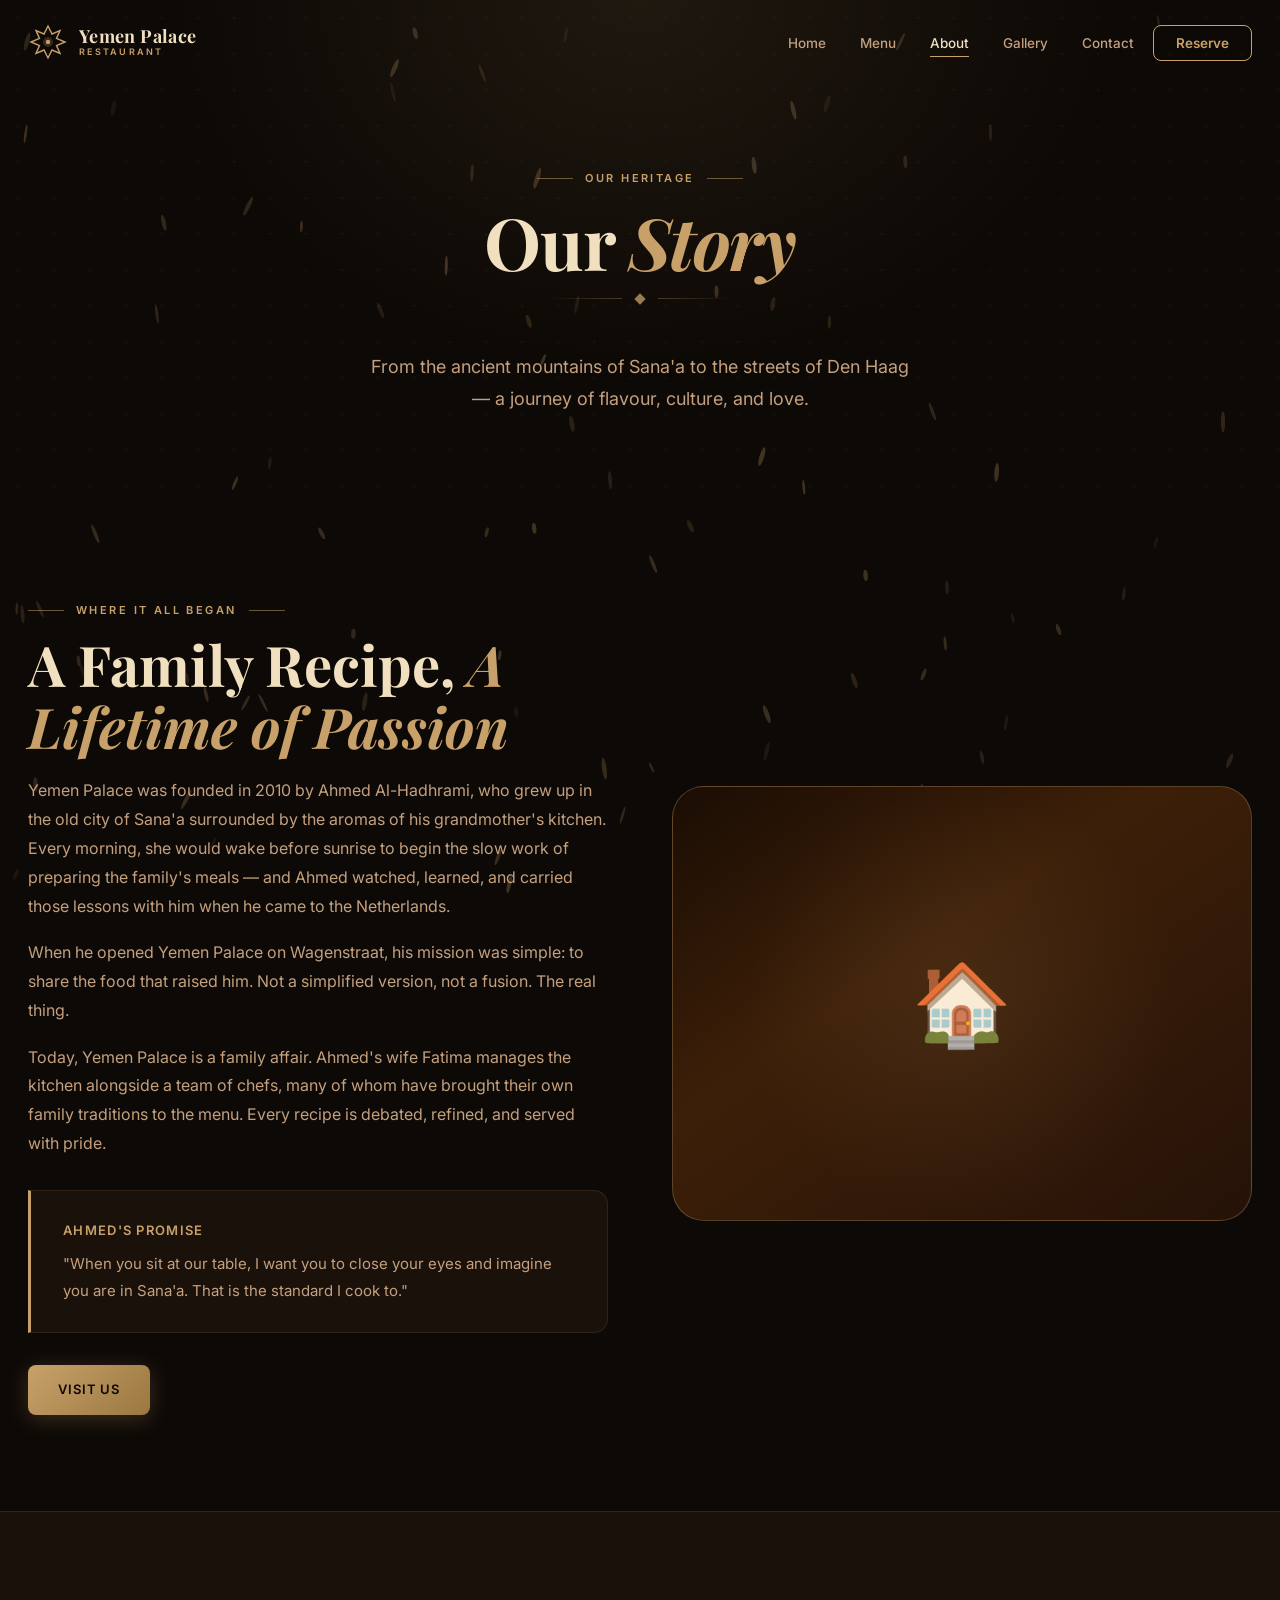
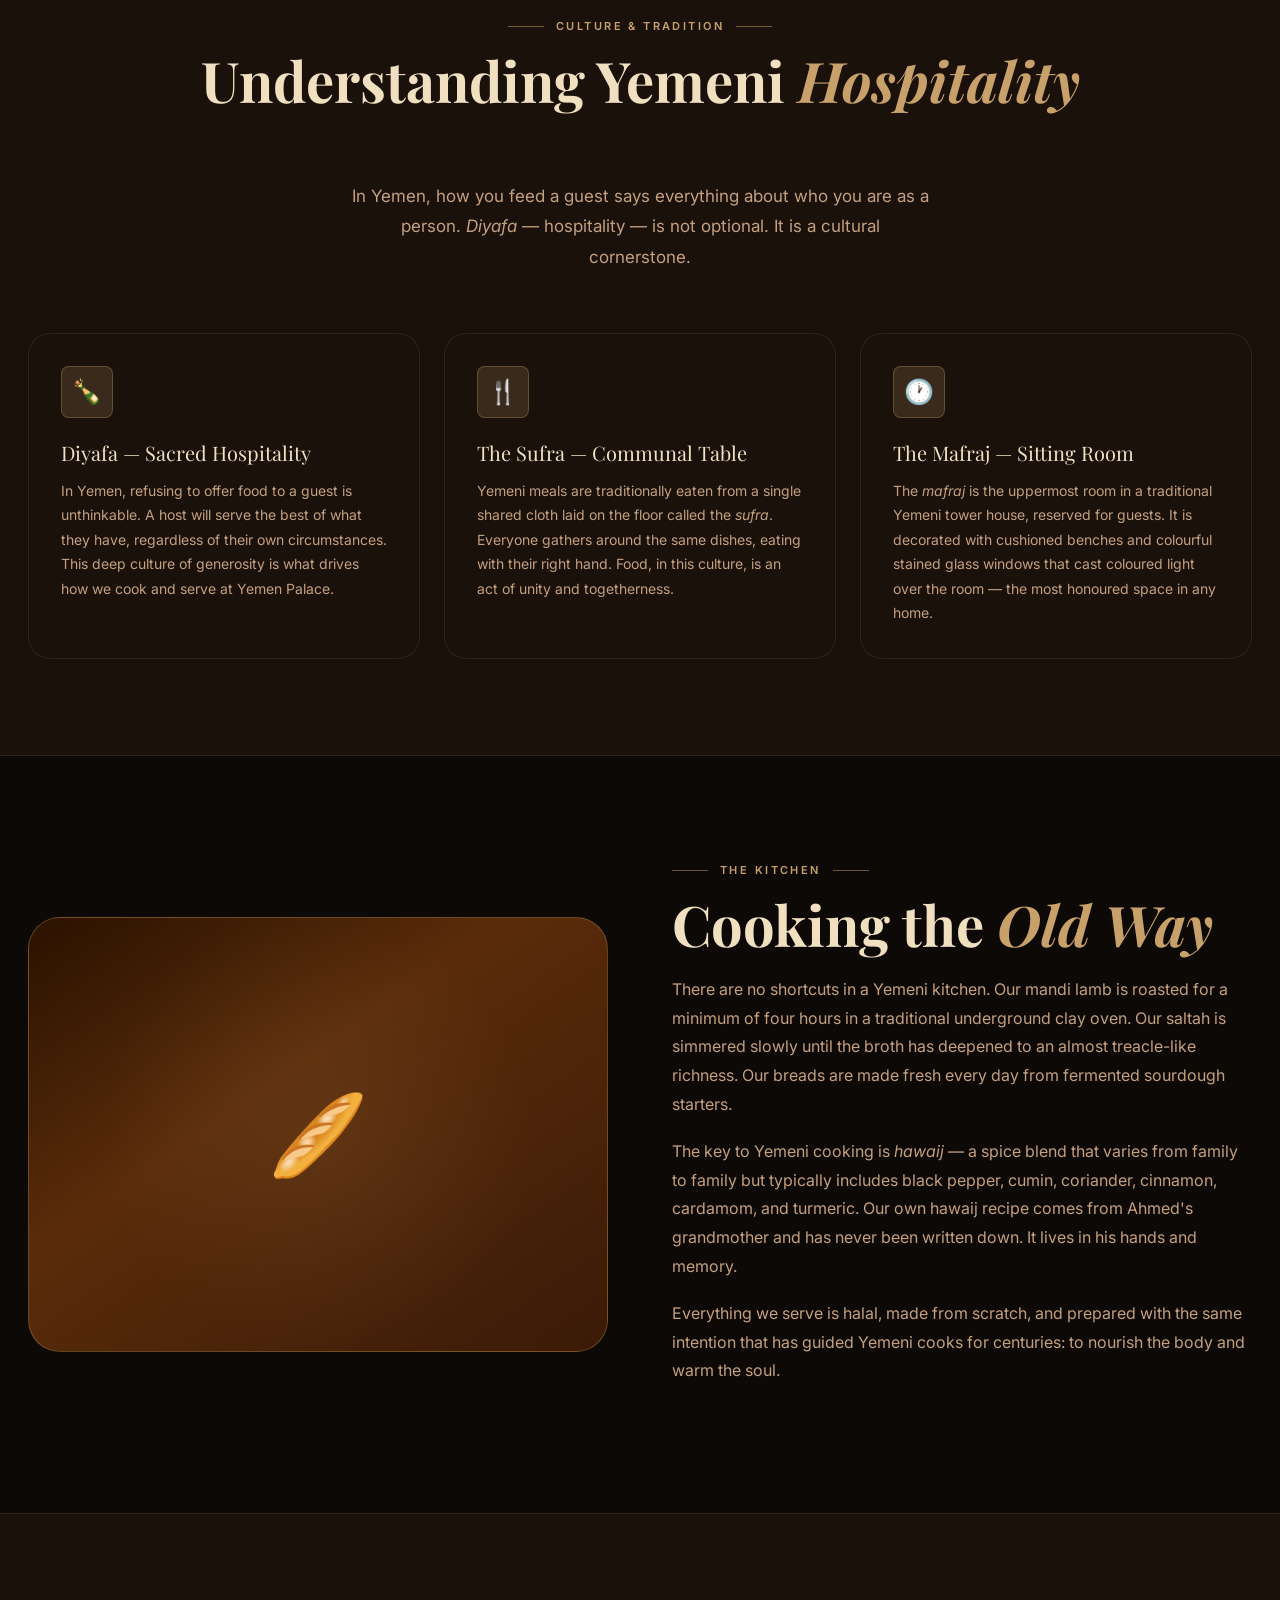
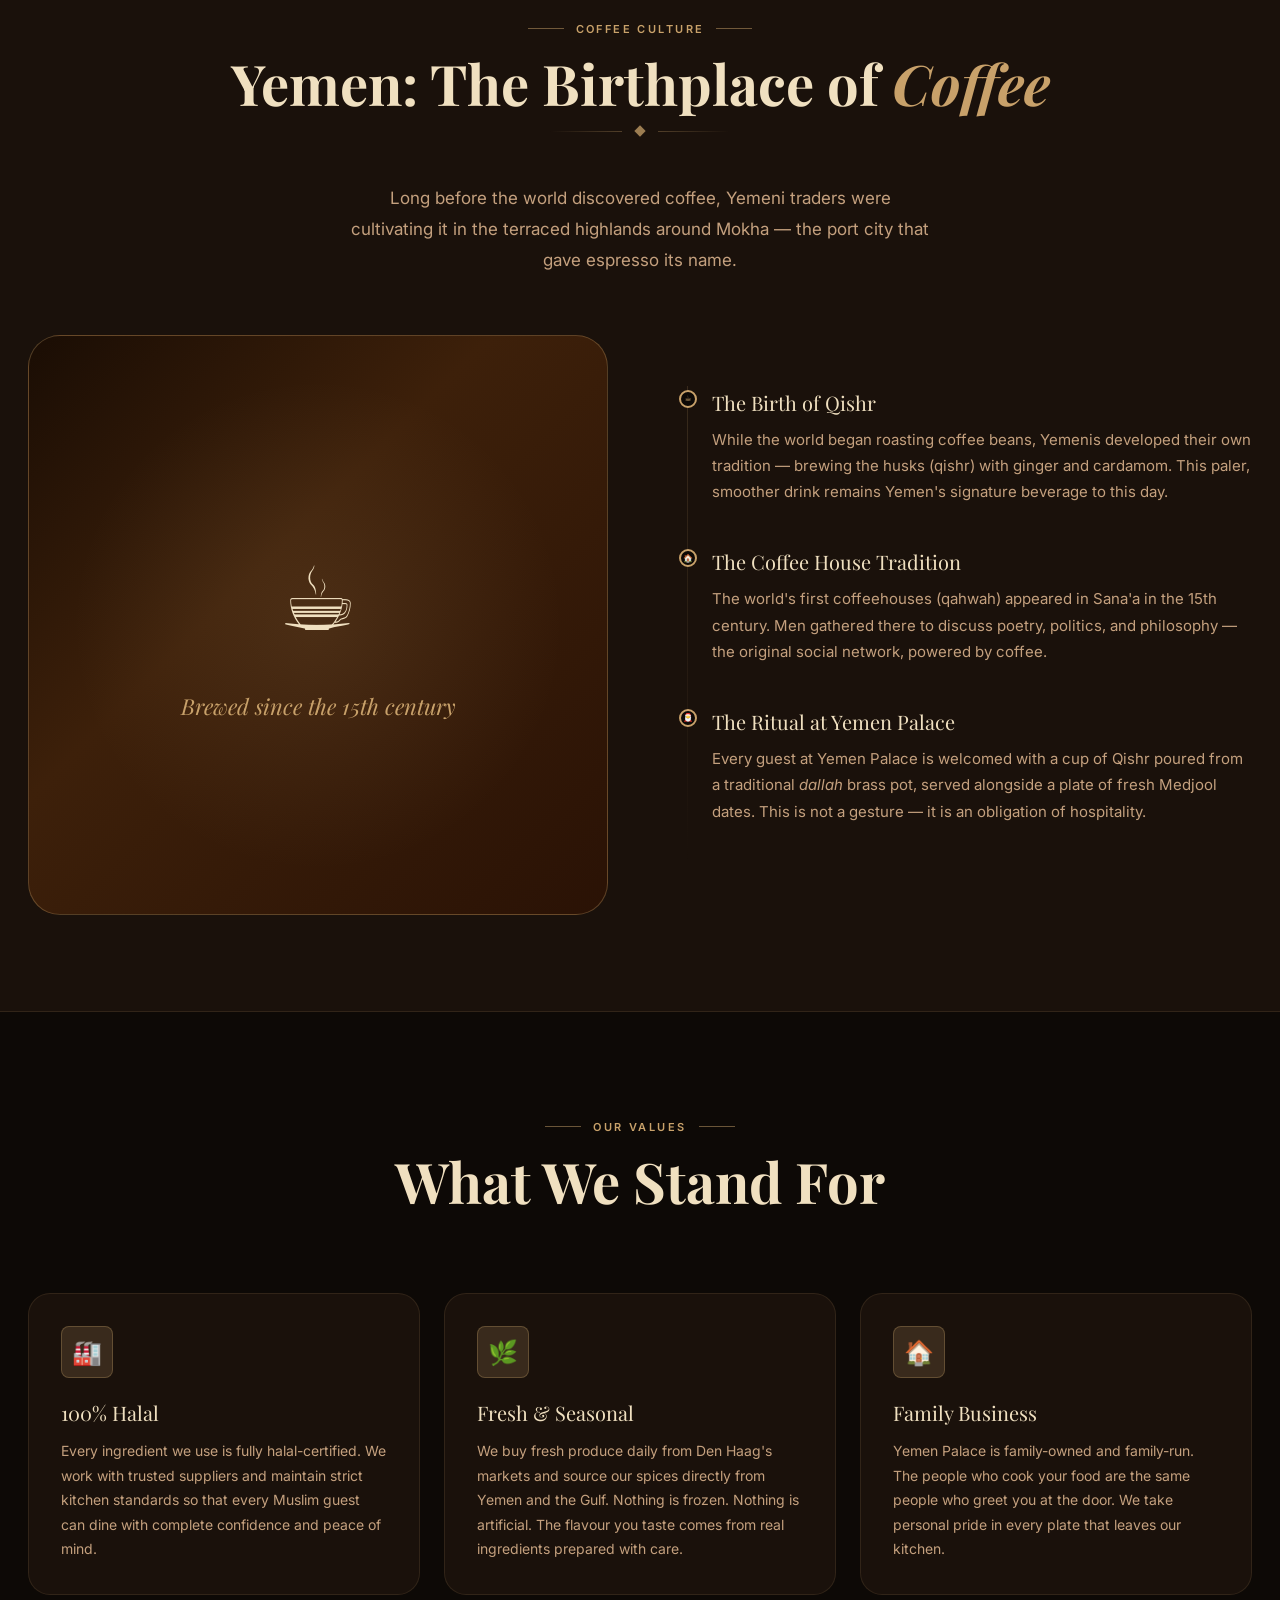
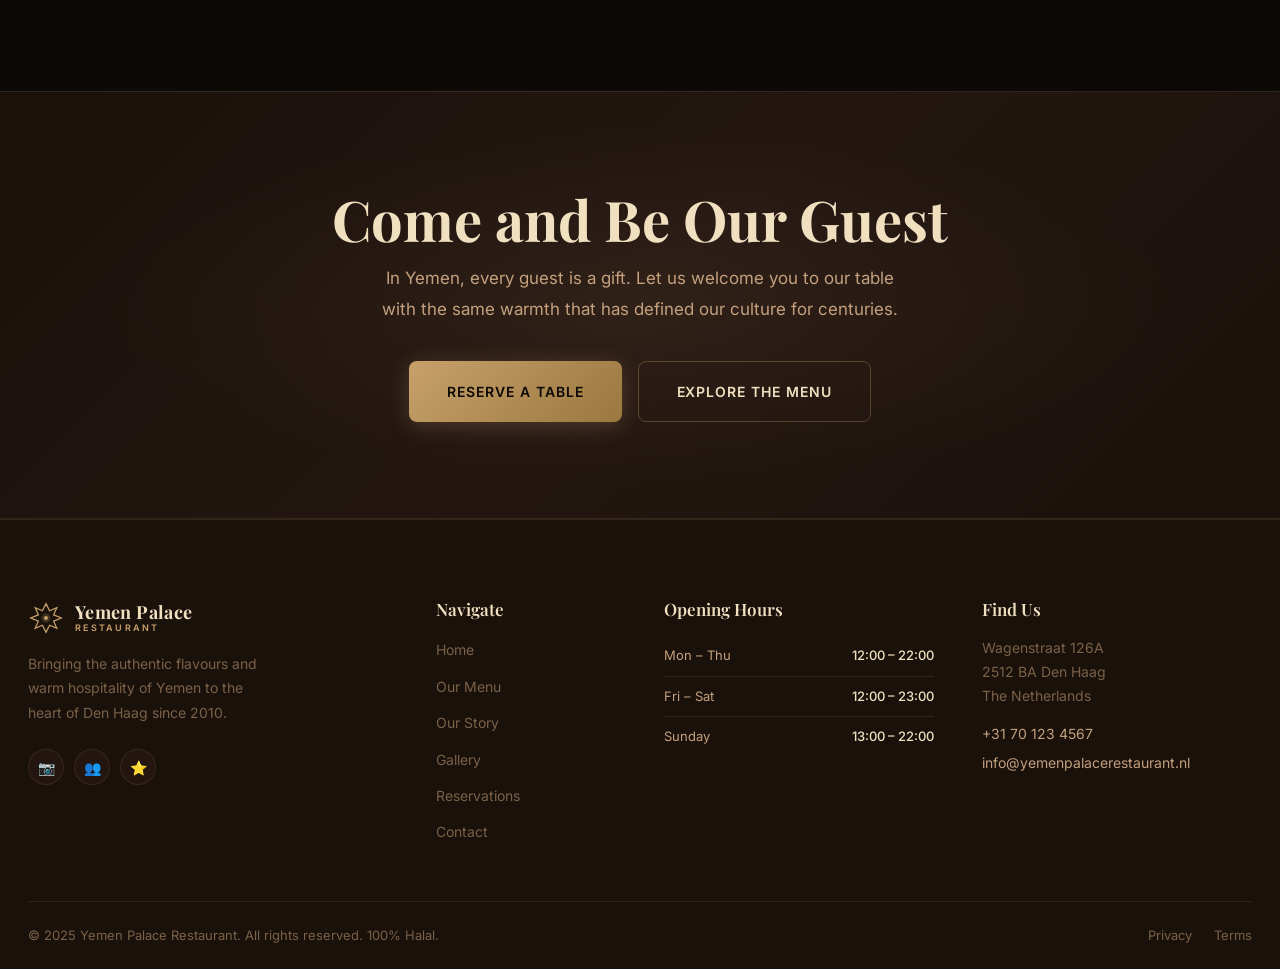
==== about.html @ 1db01246 "Add full Yemen Palace Restaurant website with apex→www redirect - Build complete 6-page static site " ====
<!DOCTYPE html>
<html lang="en">
<head>
  <meta charset="UTF-8" />
  <meta name="viewport" content="width=device-width, initial-scale=1.0" />
  <title>Our Story — Yemen Palace Restaurant | Den Haag</title>
  <meta name="description" content="Discover the story behind Yemen Palace Restaurant — the traditions of Yemeni hospitality, our family recipes, and why food in Yemen is so much more than a meal." />
  <link rel="canonical" href="https://www.yemenpalacerestaurant.nl/about" />
  <link rel="stylesheet" href="css/style.css" />
</head>
<body>

<canvas id="rice-canvas"></canvas>

<nav class="navbar">
  <div class="container">
    <a href="index.html" class="brand">
      <div class="brand-icon"><svg width="40" height="40" viewBox="0 0 40 40" fill="none"><path d="M20 4L24 12L32 8.5L28.5 16.5L37 20L28.5 23.5L32 31.5L24 28L20 36L16 28L8 31.5L11.5 23.5L3 20L11.5 16.5L8 8.5L16 12Z" stroke="#c8a16a" stroke-width="1.4" fill="none"/><circle cx="20" cy="20" r="5" fill="#c8a16a" opacity="0.22"/><circle cx="20" cy="20" r="2.2" fill="#c8a16a"/></svg></div>
      <div class="brand-text"><span class="brand-name">Yemen Palace</span><span class="brand-sub">Restaurant</span></div>
    </a>
    <ul class="nav-links">
      <li><a href="index.html"       class="nav-link">Home</a></li>
      <li><a href="menu.html"        class="nav-link">Menu</a></li>
      <li><a href="about.html"       class="nav-link">About</a></li>
      <li><a href="gallery.html"     class="nav-link">Gallery</a></li>
      <li><a href="contact.html"     class="nav-link">Contact</a></li>
      <li><a href="reservation.html" class="nav-link nav-cta">Reserve</a></li>
    </ul>
    <button class="menu-toggle" aria-label="Open menu"><span></span><span></span><span></span></button>
  </div>
</nav>
<div class="nav-overlay"></div>

<!-- Page Hero -->
<div class="page-hero">
  <div class="page-hero-dots"></div>
  <div class="container">
    <div class="page-hero-content">
      <div class="eyebrow reveal">Our Heritage</div>
      <h1 class="page-title reveal">Our <em style="color:var(--gold)">Story</em></h1>
      <div class="ornament reveal"><div class="ornament-gem"></div></div>
      <p class="page-subtitle reveal">From the ancient mountains of Sana'a to the streets of Den Haag &mdash; a journey of flavour, culture, and love.</p>
    </div>
  </div>
</div>

<!-- Our Origin -->
<section class="section">
  <div class="container">
    <div class="split-grid">
      <div class="split-text reveal-left">
        <div class="eyebrow">Where It All Began</div>
        <h2 style="margin-bottom:20px;">A Family Recipe, <em style="color:var(--gold)">A Lifetime of Passion</em></h2>
        <p style="margin-bottom:18px;">Yemen Palace was founded in 2010 by Ahmed Al-Hadhrami, who grew up in the old city of Sana'a surrounded by the aromas of his grandmother's kitchen. Every morning, she would wake before sunrise to begin the slow work of preparing the family's meals &mdash; and Ahmed watched, learned, and carried those lessons with him when he came to the Netherlands.</p>
        <p style="margin-bottom:18px;">When he opened Yemen Palace on Wagenstraat, his mission was simple: to share the food that raised him. Not a simplified version, not a fusion. The real thing.</p>
        <p style="margin-bottom:32px;">Today, Yemen Palace is a family affair. Ahmed's wife Fatima manages the kitchen alongside a team of chefs, many of whom have brought their own family traditions to the menu. Every recipe is debated, refined, and served with pride.</p>
        <div class="culture-card" style="margin-bottom:32px;">
          <p style="color:var(--gold);font-weight:600;font-size:13px;letter-spacing:.1em;text-transform:uppercase;margin-bottom:8px;">Ahmed's Promise</p>
          <p style="font-size:15px;">"When you sit at our table, I want you to close your eyes and imagine you are in Sana'a. That is the standard I cook to."</p>
        </div>
        <a href="reservation.html" class="btn btn-primary">Visit Us</a>
      </div>
      <div class="split-visual reveal-right">
        <div class="visual-card" style="background:linear-gradient(145deg,#1a0d04,#3d1f08 40%,#251208 100%);">
          &#127968;
        </div>
      </div>
    </div>
  </div>
</section>

<!-- Yemeni Culture -->
<section class="section" style="background:var(--bg-surface);border-top:1px solid var(--border);border-bottom:1px solid var(--border);">
  <div class="container">
    <div class="section-header">
      <div class="eyebrow reveal">Culture &amp; Tradition</div>
      <h2 class="section-title reveal">Understanding Yemeni <em style="color:var(--gold)">Hospitality</em></h2>
      <div class="ornament reveal"><div class="ornament-gem"></div></div>
      <p class="section-desc reveal">In Yemen, how you feed a guest says everything about who you are as a person. <em>Diyafa</em> &mdash; hospitality &mdash; is not optional. It is a cultural cornerstone.</p>
    </div>
    <div class="grid-3">
      <div class="feature-card reveal">
        <div class="feature-icon">&#127870;</div>
        <div class="feature-title">Diyafa — Sacred Hospitality</div>
        <p class="feature-desc">In Yemen, refusing to offer food to a guest is unthinkable. A host will serve the best of what they have, regardless of their own circumstances. This deep culture of generosity is what drives how we cook and serve at Yemen Palace.</p>
      </div>
      <div class="feature-card reveal d2">
        <div class="feature-icon">&#127860;</div>
        <div class="feature-title">The Sufra — Communal Table</div>
        <p class="feature-desc">Yemeni meals are traditionally eaten from a single shared cloth laid on the floor called the <em>sufra</em>. Everyone gathers around the same dishes, eating with their right hand. Food, in this culture, is an act of unity and togetherness.</p>
      </div>
      <div class="feature-card reveal d3">
        <div class="feature-icon">&#128336;</div>
        <div class="feature-title">The Mafraj — Sitting Room</div>
        <p class="feature-desc">The <em>mafraj</em> is the uppermost room in a traditional Yemeni tower house, reserved for guests. It is decorated with cushioned benches and colourful stained glass windows that cast coloured light over the room &mdash; the most honoured space in any home.</p>
      </div>
    </div>
  </div>
</section>

<!-- Our Kitchen -->
<section class="section">
  <div class="container">
    <div class="split-grid reverse">
      <div class="split-text reveal-right">
        <div class="eyebrow">The Kitchen</div>
        <h2 style="margin-bottom:20px;">Cooking the <em style="color:var(--gold)">Old Way</em></h2>
        <p style="margin-bottom:18px;">There are no shortcuts in a Yemeni kitchen. Our mandi lamb is roasted for a minimum of four hours in a traditional underground clay oven. Our saltah is simmered slowly until the broth has deepened to an almost treacle-like richness. Our breads are made fresh every day from fermented sourdough starters.</p>
        <p style="margin-bottom:18px;">The key to Yemeni cooking is <em>hawaij</em> &mdash; a spice blend that varies from family to family but typically includes black pepper, cumin, coriander, cinnamon, cardamom, and turmeric. Our own hawaij recipe comes from Ahmed's grandmother and has never been written down. It lives in his hands and memory.</p>
        <p style="margin-bottom:32px;">Everything we serve is halal, made from scratch, and prepared with the same intention that has guided Yemeni cooks for centuries: to nourish the body and warm the soul.</p>
      </div>
      <div class="split-visual reveal-left">
        <div class="visual-card" style="background:linear-gradient(145deg,#2a1200,#5a2c0a 40%,#3a1a08 100%);">
          &#129366;
        </div>
      </div>
    </div>
  </div>
</section>

<!-- Coffee Ritual -->
<section class="coffee-section">
  <div class="container">
    <div class="section-header">
      <div class="eyebrow reveal">Coffee Culture</div>
      <h2 class="section-title reveal">Yemen: The Birthplace of <em style="color:var(--gold)">Coffee</em></h2>
      <div class="ornament reveal"><div class="ornament-gem"></div></div>
      <p class="section-desc reveal">Long before the world discovered coffee, Yemeni traders were cultivating it in the terraced highlands around Mokha &mdash; the port city that gave espresso its name.</p>
    </div>
    <div class="coffee-grid">
      <div class="coffee-visual reveal-left">
        <div class="coffee-emoji">&#9749;</div>
        <div class="coffee-label">Brewed since the 15th century</div>
      </div>
      <div class="reveal-right">
        <div class="timeline">
          <div class="timeline-item">
            <div class="timeline-dot">&#9749;</div>
            <div class="timeline-content">
              <div class="timeline-title">The Birth of Qishr</div>
              <div class="timeline-text">While the world began roasting coffee beans, Yemenis developed their own tradition &mdash; brewing the husks (qishr) with ginger and cardamom. This paler, smoother drink remains Yemen's signature beverage to this day.</div>
            </div>
          </div>
          <div class="timeline-item">
            <div class="timeline-dot">&#127968;</div>
            <div class="timeline-content">
              <div class="timeline-title">The Coffee House Tradition</div>
              <div class="timeline-text">The world's first coffeehouses (qahwah) appeared in Sana'a in the 15th century. Men gathered there to discuss poetry, politics, and philosophy &mdash; the original social network, powered by coffee.</div>
            </div>
          </div>
          <div class="timeline-item">
            <div class="timeline-dot">&#127877;</div>
            <div class="timeline-content">
              <div class="timeline-title">The Ritual at Yemen Palace</div>
              <div class="timeline-text">Every guest at Yemen Palace is welcomed with a cup of Qishr poured from a traditional <em>dallah</em> brass pot, served alongside a plate of fresh Medjool dates. This is not a gesture &mdash; it is an obligation of hospitality.</div>
            </div>
          </div>
        </div>
      </div>
    </div>
  </div>
</section>

<!-- Our Values -->
<section class="section">
  <div class="container">
    <div class="section-header">
      <div class="eyebrow reveal">Our Values</div>
      <h2 class="section-title reveal">What We Stand For</h2>
      <div class="ornament reveal"><div class="ornament-gem"></div></div>
    </div>
    <div class="grid-3">
      <div class="feature-card reveal">
        <div class="feature-icon">&#127981;</div>
        <div class="feature-title">100% Halal</div>
        <p class="feature-desc">Every ingredient we use is fully halal-certified. We work with trusted suppliers and maintain strict kitchen standards so that every Muslim guest can dine with complete confidence and peace of mind.</p>
      </div>
      <div class="feature-card reveal d2">
        <div class="feature-icon">&#127807;</div>
        <div class="feature-title">Fresh &amp; Seasonal</div>
        <p class="feature-desc">We buy fresh produce daily from Den Haag's markets and source our spices directly from Yemen and the Gulf. Nothing is frozen. Nothing is artificial. The flavour you taste comes from real ingredients prepared with care.</p>
      </div>
      <div class="feature-card reveal d3">
        <div class="feature-icon">&#127968;</div>
        <div class="feature-title">Family Business</div>
        <p class="feature-desc">Yemen Palace is family-owned and family-run. The people who cook your food are the same people who greet you at the door. We take personal pride in every plate that leaves our kitchen.</p>
      </div>
    </div>
  </div>
</section>

<!-- CTA -->
<section class="cta-banner">
  <div class="container">
    <h2 class="reveal" style="margin-bottom:14px;">Come and Be Our Guest</h2>
    <p class="reveal d1">In Yemen, every guest is a gift. Let us welcome you to our table with the same warmth that has defined our culture for centuries.</p>
    <div style="margin-top:36px;display:flex;gap:16px;justify-content:center;flex-wrap:wrap;" class="reveal d2">
      <a href="reservation.html" class="btn btn-primary btn-lg">Reserve a Table</a>
      <a href="menu.html"        class="btn btn-ghost   btn-lg">Explore the Menu</a>
    </div>
  </div>
</section>

<!-- Footer -->
<footer class="footer">
  <div class="footer-pattern"></div>
  <div class="container">
    <div class="footer-grid">
      <div class="footer-brand">
        <a href="index.html" class="brand">
          <div class="brand-icon"><svg width="36" height="36" viewBox="0 0 40 40" fill="none"><path d="M20 4L24 12L32 8.5L28.5 16.5L37 20L28.5 23.5L32 31.5L24 28L20 36L16 28L8 31.5L11.5 23.5L3 20L11.5 16.5L8 8.5L16 12Z" stroke="#c8a16a" stroke-width="1.4" fill="none"/><circle cx="20" cy="20" r="5" fill="#c8a16a" opacity="0.22"/><circle cx="20" cy="20" r="2.2" fill="#c8a16a"/></svg></div>
          <div class="brand-text"><span class="brand-name">Yemen Palace</span><span class="brand-sub">Restaurant</span></div>
        </a>
        <p class="footer-tagline">Bringing the authentic flavours and warm hospitality of Yemen to the heart of Den Haag since 2010.</p>
        <div class="footer-social"><a href="#" class="social-btn">&#128247;</a><a href="#" class="social-btn">&#128101;</a><a href="#" class="social-btn">&#11088;</a></div>
      </div>
      <div class="footer-nav">
        <h4 class="footer-heading">Navigate</h4>
        <ul><li><a href="index.html">Home</a></li><li><a href="menu.html">Our Menu</a></li><li><a href="about.html">Our Story</a></li><li><a href="gallery.html">Gallery</a></li><li><a href="reservation.html">Reservations</a></li><li><a href="contact.html">Contact</a></li></ul>
      </div>
      <div class="footer-hours">
        <h4 class="footer-heading">Opening Hours</h4>
        <table class="hours-table"><tr data-day="mon"><td>Mon &ndash; Thu</td><td>12:00 &ndash; 22:00</td></tr><tr data-day="fri"><td>Fri &ndash; Sat</td><td>12:00 &ndash; 23:00</td></tr><tr data-day="sun"><td>Sunday</td><td>13:00 &ndash; 22:00</td></tr></table>
      </div>
      <div class="footer-contact">
        <h4 class="footer-heading">Find Us</h4>
        <address><p>Wagenstraat 126A</p><p>2512 BA Den Haag</p><p>The Netherlands</p></address>
        <div class="footer-contact-links"><a href="tel:+31701234567">+31 70 123 4567</a><a href="mailto:info@yemenpalacerestaurant.nl">info@yemenpalacerestaurant.nl</a></div>
      </div>
    </div>
    <div class="footer-bottom">
      <p>&copy; 2025 Yemen Palace Restaurant. All rights reserved. 100% Halal.</p>
      <div class="footer-bottom-links"><a href="#">Privacy</a><a href="#">Terms</a></div>
    </div>
  </div>
</footer>

<script src="js/rice.js"></script>
<script src="js/main.js"></script>
</body>
</html>
---- css/style.css ----
/* ================================================
   Yemen Palace Restaurant — Main Stylesheet
   Warm earthy: espresso · gold · terracotta · cream
   ================================================ */

@import url('https://fonts.googleapis.com/css2?family=Playfair+Display:ital,wght@0,400;0,600;0,700;1,400;1,600&family=Inter:wght@300;400;500;600&display=swap');

/* ─── Design Tokens ─── */
:root {
  --bg-base:      #0d0906;
  --bg-surface:   #1a110b;
  --bg-elevated:  #231611;
  --bg-card:      #2a1c10;

  --text-primary:   #f0e0c0;
  --text-secondary: #c4a07e;
  --text-muted:     #7a6248;

  --gold:            #c8a16a;
  --gold-light:      #e8c990;
  --gold-dark:       #9a7840;
  --gold-muted:      rgba(200,161,106,.18);
  --gold-glow:       rgba(200,161,106,.25);

  --terracotta:      #b84a1a;
  --terracotta-light:#d45e28;

  --border:          rgba(200,161,106,.13);
  --border-strong:   rgba(200,161,106,.32);

  --shadow-sm:  0 2px 8px rgba(0,0,0,.5);
  --shadow-md:  0 4px 24px rgba(0,0,0,.55);
  --shadow-lg:  0 8px 48px rgba(0,0,0,.65);
  --glow-gold:  0 0 40px rgba(200,161,106,.18);

  --font-heading: 'Playfair Display', Georgia, serif;
  --font-body:    'Inter', system-ui, sans-serif;

  --radius-sm:  8px;
  --radius-md:  14px;
  --radius-lg:  22px;
  --radius-xl:  32px;

  --container-max: 1280px;
  --section-pad:   96px;
}

/* ─── Reset ─── */
*, *::before, *::after { margin:0; padding:0; box-sizing:border-box; }
html { scroll-behavior:smooth; -webkit-font-smoothing:antialiased; }
body {
  background: var(--bg-base);
  color: var(--text-primary);
  font-family: var(--font-body);
  font-size: 16px;
  line-height: 1.65;
  overflow-x: hidden;
}
body.menu-open { overflow: hidden; }
img  { max-width:100%; display:block; }
a    { color:inherit; text-decoration:none; }
ul   { list-style:none; }
address { font-style:normal; }
button { font-family:inherit; }

/* ─── Typography ─── */
h1,h2,h3,h4,h5,h6 {
  font-family: var(--font-heading);
  line-height: 1.1;
  color: var(--text-primary);
}
h1 { font-size: clamp(44px,7vw,88px); }
h2 { font-size: clamp(32px,4.5vw,56px); }
h3 { font-size: clamp(22px,3vw,32px); }
h4 { font-size: clamp(18px,2.5vw,22px); }
p  { color: var(--text-secondary); line-height: 1.8; }

.text-gold   { color: var(--gold); }
.text-cream  { color: var(--text-primary); }
.italic      { font-style: italic; }

/* ─── Layout ─── */
.container {
  max-width: var(--container-max);
  margin: 0 auto;
  padding: 0 28px;
}
.section      { padding: var(--section-pad) 0; }
.section-sm   { padding: 64px 0; }
.section-lg   { padding: 128px 0; }

.grid-2 { display:grid; grid-template-columns:repeat(2,1fr); gap:28px; }
.grid-3 { display:grid; grid-template-columns:repeat(3,1fr); gap:24px; }
.grid-4 { display:grid; grid-template-columns:repeat(4,1fr); gap:20px; }

/* ─── Section Header ─── */
.section-header { text-align:center; margin-bottom:60px; }

.eyebrow {
  display: inline-flex;
  align-items: center;
  gap: 12px;
  font-size: 11px;
  font-weight: 600;
  letter-spacing: .22em;
  text-transform: uppercase;
  color: var(--gold);
  margin-bottom: 14px;
}
.eyebrow::before,
.eyebrow::after {
  content:'';
  width: 36px; height: 1px;
  background: var(--gold);
  opacity: .5;
}
.section-title  { margin-bottom:12px; }
.section-desc   { max-width:580px; margin:0 auto; font-size:17px; }

/* Ornament divider */
.ornament {
  display: flex; align-items: center; justify-content: center;
  gap: 14px; margin: 14px 0 48px;
}
.ornament::before,
.ornament::after {
  content:'';
  height: 1px; width: 72px;
  background: linear-gradient(to right, transparent, var(--border-strong));
}
.ornament::after { background: linear-gradient(to left, transparent, var(--border-strong)); }
.ornament-gem {
  width: 8px; height: 8px;
  background: var(--gold); transform: rotate(45deg); opacity:.75;
}

/* ─── Navigation ─── */
.navbar {
  position: fixed; top:0; left:0; right:0;
  z-index: 1000;
  padding: 22px 0;
  transition: padding .3s ease, background .4s ease, border-color .4s ease;
  border-bottom: 1px solid transparent;
}
.navbar.scrolled {
  padding: 13px 0;
  background: rgba(13,9,6,.96);
  backdrop-filter: blur(20px);
  border-bottom-color: var(--border);
}
.navbar .container { display:flex; align-items:center; justify-content:space-between; }

.brand { display:flex; align-items:center; gap:11px; }
.brand-icon svg { display:block; }
.brand-text { display:flex; flex-direction:column; line-height:1.1; }
.brand-name { font-family:var(--font-heading); font-size:18px; font-weight:700; color:var(--text-primary); letter-spacing:.02em; }
.brand-sub  { font-size:9px; font-weight:600; letter-spacing:.25em; text-transform:uppercase; color:var(--gold); }

.nav-links { display:flex; align-items:center; gap:4px; }
.nav-link {
  font-size:13.5px; font-weight:500;
  color: var(--text-secondary);
  padding: 9px 15px;
  border-radius: var(--radius-sm);
  transition: color .2s;
  position: relative;
}
.nav-link::after {
  content:''; position:absolute; bottom:3px; left:15px; right:15px;
  height:1px; background:var(--gold);
  transform:scaleX(0); transition:transform .25s;
}
.nav-link:hover,
.nav-link.active       { color:var(--text-primary); }
.nav-link:hover::after,
.nav-link.active::after { transform:scaleX(1); }

.nav-link.nav-cta {
  border: 1px solid var(--gold); color:var(--gold);
  padding: 9px 22px; font-weight:600;
  transition: all .25s;
}
.nav-link.nav-cta::after { display:none; }
.nav-link.nav-cta:hover  { background:var(--gold); color:var(--bg-base); }

.menu-toggle {
  display:none; flex-direction:column; gap:5px;
  background:none; border:none; cursor:pointer; padding:8px;
}
.menu-toggle span {
  display:block; width:24px; height:2px;
  background:var(--text-primary); border-radius:2px;
  transition:all .25s;
}
.menu-toggle.active span:nth-child(1) { transform:translateY(7px) rotate(45deg); }
.menu-toggle.active span:nth-child(2) { opacity:0; }
.menu-toggle.active span:nth-child(3) { transform:translateY(-7px) rotate(-45deg); }

.nav-overlay {
  display:none; position:fixed; inset:0;
  background:rgba(0,0,0,.72); z-index:999;
  opacity:0; transition:opacity .3s;
}
.nav-overlay.active { opacity:1; }

/* ─── Buttons ─── */
.btn {
  display:inline-flex; align-items:center; gap:8px;
  padding: 14px 30px;
  border-radius: var(--radius-sm);
  font-size:13px; font-weight:600;
  letter-spacing:.07em; text-transform:uppercase;
  cursor:pointer; border:none;
  transition:all .25s; text-decoration:none;
}
.btn-primary {
  background: linear-gradient(135deg, var(--gold), var(--gold-dark));
  color: var(--bg-base);
  box-shadow: 0 4px 22px var(--gold-glow);
}
.btn-primary:hover { transform:translateY(-3px); box-shadow:0 7px 30px var(--gold-glow); }
.btn-ghost {
  background:transparent; color:var(--text-primary);
  border:1px solid var(--border-strong);
}
.btn-ghost:hover { border-color:var(--gold); color:var(--gold); transform:translateY(-3px); }
.btn-sm  { padding:10px 22px; font-size:12px; }
.btn-lg  { padding:18px 38px; font-size:14px; }

/* ─── Rice Canvas ─── */
#rice-canvas {
  position:fixed; inset:0;
  width:100%; height:100%;
  pointer-events:none; z-index:0;
}

/* ─── Hero ─── */
.hero {
  position:relative; min-height:100vh;
  display:flex; align-items:center;
  overflow:hidden; background:var(--bg-base);
}
.hero-overlay {
  position:absolute; inset:0; pointer-events:none;
  background:
    radial-gradient(ellipse at 50% 0%, rgba(200,161,106,.1) 0%, transparent 55%),
    radial-gradient(ellipse at 80% 80%, rgba(184,74,26,.07) 0%, transparent 50%);
}
.hero-dot-pattern {
  position:absolute; inset:0; pointer-events:none;
  background-image: radial-gradient(circle, rgba(200,161,106,.07) 1px, transparent 1px);
  background-size: 38px 38px;
}
.hero .container {
  position:relative; z-index:2;
  display:flex; align-items:center; justify-content:center;
  min-height:100vh; padding-top:100px; padding-bottom:60px;
}
.hero-content { text-align:center; max-width:820px; margin:0 auto; }
.hero-eyebrow {
  display:inline-flex; align-items:center; gap:12px;
  font-size:11px; font-weight:600; letter-spacing:.26em; text-transform:uppercase;
  color:var(--gold); margin-bottom:22px;
}
.hero-eyebrow::before,
.hero-eyebrow::after { content:'✦'; font-size:8px; opacity:.7; }

.hero-title {
  font-size:clamp(52px,9vw,108px);
  font-weight:700; line-height:.95;
  letter-spacing:-.025em;
  color:var(--text-primary); margin-bottom:8px;
}
.hero-title em {
  font-style:italic;
  color:var(--gold);
  display:block;
}
.hero-tagline {
  font-family:var(--font-heading);
  font-size:clamp(16px,2.2vw,22px);
  font-style:italic; font-weight:400;
  color:var(--text-secondary); margin-bottom:22px;
}
.hero-desc {
  font-size:16px; color:var(--text-secondary);
  max-width:540px; margin:0 auto 44px; line-height:1.85;
}
.hero-actions { display:flex; gap:16px; justify-content:center; flex-wrap:wrap; }

.hero-scroll {
  position:absolute; bottom:40px; left:50%;
  transform:translateX(-50%); z-index:2;
  display:flex; flex-direction:column; align-items:center; gap:8px;
  animation:scrollBounce 2.5s ease-in-out infinite;
}
.hero-scroll span { font-size:10px; letter-spacing:.2em; text-transform:uppercase; color:var(--text-muted); }
.hero-scroll-line { width:1px; height:44px; background:linear-gradient(to bottom,var(--gold-muted),transparent); }

@keyframes scrollBounce {
  0%,100% { transform:translateX(-50%) translateY(0); }
  50%      { transform:translateX(-50%) translateY(8px); }
}

/* ─── Stats Bar ─── */
.stats-bar {
  background:var(--bg-surface);
  border-top:1px solid var(--border); border-bottom:1px solid var(--border);
  padding:28px 0;
}
.stats-bar .container { display:flex; justify-content:space-around; align-items:center; gap:20px; flex-wrap:wrap; }
.stat-item { text-align:center; }
.stat-number {
  font-family:var(--font-heading);
  font-size:36px; font-weight:700; color:var(--gold); line-height:1; margin-bottom:4px;
}
.stat-label { font-size:11px; letter-spacing:.18em; text-transform:uppercase; color:var(--text-muted); }
.stat-sep { width:1px; height:40px; background:var(--border); }

/* ─── Dish Cards ─── */
.dish-card {
  background:var(--bg-card); border:1px solid var(--border);
  border-radius:var(--radius-lg); overflow:hidden;
  transition:transform .3s, box-shadow .3s, border-color .3s;
}
.dish-card:hover {
  transform:translateY(-6px);
  box-shadow:var(--shadow-lg), var(--glow-gold);
  border-color:var(--border-strong);
}
.dish-img {
  width:100%; height:200px;
  display:flex; align-items:center; justify-content:center;
  font-size:52px; position:relative; overflow:hidden;
}
.dish-img::after {
  content:''; position:absolute; inset:0;
  background:linear-gradient(to top,rgba(13,9,6,.75) 0%,transparent 55%);
}
.dish-badge {
  position:absolute; top:12px; right:12px;
  background:rgba(13,9,6,.85); border:1px solid var(--gold-muted);
  border-radius:20px; padding:4px 12px;
  font-size:10px; font-weight:700; letter-spacing:.12em; text-transform:uppercase;
  color:var(--gold); backdrop-filter:blur(8px); z-index:1;
}
.dish-body { padding:22px; }
.dish-header { display:flex; align-items:flex-start; justify-content:space-between; gap:12px; margin-bottom:10px; }
.dish-name { font-family:var(--font-heading); font-size:20px; color:var(--text-primary); line-height:1.2; }
.dish-arabic { font-size:13px; color:var(--gold); opacity:.8; display:block; margin-top:3px; }
.dish-price { font-family:var(--font-heading); font-size:22px; font-weight:700; color:var(--gold); white-space:nowrap; }
.dish-desc { font-size:14px; color:var(--text-secondary); line-height:1.7; margin-bottom:10px; }
.dish-origin { font-size:12px; color:var(--text-muted); font-style:italic; }
.spice-row { display:flex; align-items:center; gap:5px; margin-top:12px; }
.spice-label { font-size:11px; color:var(--text-muted); letter-spacing:.06em; text-transform:uppercase; margin-right:4px; }
.spice-dot { width:8px; height:8px; border-radius:50%; background:var(--border); }
.spice-dot.lit { background:var(--terracotta); }

/* ─── Feature Cards ─── */
.feature-card {
  background:var(--bg-surface); border:1px solid var(--border);
  border-radius:var(--radius-lg); padding:32px;
  transition:border-color .3s, transform .3s;
}
.feature-card:hover { border-color:var(--gold-muted); transform:translateY(-4px); }
.feature-icon {
  width:52px; height:52px; border-radius:var(--radius-sm);
  background:var(--gold-muted); border:1px solid rgba(200,161,106,.3);
  display:flex; align-items:center; justify-content:center;
  font-size:24px; margin-bottom:18px;
}
.feature-title { font-family:var(--font-heading); font-size:20px; color:var(--text-primary); margin-bottom:10px; }
.feature-desc  { font-size:14px; color:var(--text-secondary); line-height:1.75; }

/* ─── Category Cards ─── */
.cat-card {
  background:var(--bg-surface); border:1px solid var(--border);
  border-radius:var(--radius-lg); padding:32px 28px;
  display:flex; flex-direction:column; gap:12px;
  transition:all .3s; text-decoration:none; cursor:pointer;
}
.cat-card:hover {
  border-color:var(--gold); transform:translateY(-4px);
  box-shadow:var(--shadow-md), var(--glow-gold);
}
.cat-emoji { font-size:40px; }
.cat-name  { font-family:var(--font-heading); font-size:22px; color:var(--text-primary); }
.cat-count { font-size:13px; color:var(--text-muted); }
.cat-link  { font-size:13px; color:var(--gold); font-weight:600; margin-top:4px; }

/* ─── Coffee Feature ─── */
.coffee-section {
  background:var(--bg-surface);
  border-top:1px solid var(--border); border-bottom:1px solid var(--border);
  padding:var(--section-pad) 0;
}
.coffee-grid { display:grid; grid-template-columns:1fr 1fr; gap:64px; align-items:center; }
.coffee-visual {
  aspect-ratio:1; border-radius:var(--radius-xl);
  background:linear-gradient(135deg,#1a0d04 0%,#3d200a 40%,#2a1205 100%);
  border:1px solid var(--border-strong);
  display:flex; flex-direction:column; align-items:center; justify-content:center;
  gap:16px; position:relative; overflow:hidden;
}
.coffee-visual::before {
  content:''; position:absolute; inset:0;
  background:radial-gradient(circle at 50% 50%, rgba(200,161,106,.12) 0%,transparent 60%);
}
.coffee-emoji { font-size:88px; position:relative; z-index:1; }
.coffee-label {
  font-family:var(--font-heading); font-size:22px; font-style:italic;
  color:var(--gold); position:relative; z-index:1;
}

/* ─── CTA Banner ─── */
.cta-banner {
  position:relative; overflow:hidden;
  background:linear-gradient(135deg,var(--bg-surface),var(--bg-elevated) 50%,var(--bg-surface));
  border-top:1px solid var(--border); border-bottom:1px solid var(--border);
  padding:var(--section-pad) 0;
}
.cta-banner::before {
  content:''; position:absolute; inset:0;
  background:radial-gradient(ellipse at center,rgba(200,161,106,.08) 0%,transparent 60%);
}
.cta-banner .container { position:relative; z-index:1; text-align:center; }
.cta-banner h2 { margin-bottom:14px; }
.cta-banner p  { max-width:520px; margin:0 auto 36px; font-size:17px; }

/* ─── Location Preview ─── */
.location-grid { display:grid; grid-template-columns:1fr 1fr; gap:40px; align-items:start; }
.map-box {
  border-radius:var(--radius-lg); overflow:hidden;
  border:1px solid var(--border); position:relative;
}
.map-box iframe { display:block; width:100%; height:320px; filter:saturate(0) opacity(.85); }

.info-block {
  background:var(--bg-surface); border:1px solid var(--border);
  border-radius:var(--radius-lg); padding:32px;
}
.info-item { display:flex; gap:16px; margin-bottom:26px; }
.info-item:last-child { margin-bottom:0; }
.info-icon {
  width:44px; height:44px; border-radius:var(--radius-sm);
  background:var(--gold-muted); border:1px solid rgba(200,161,106,.3);
  display:flex; align-items:center; justify-content:center; font-size:18px; flex-shrink:0;
}
.info-label { font-size:11px; font-weight:600; letter-spacing:.18em; text-transform:uppercase; color:var(--gold); margin-bottom:4px; }
.info-value { font-size:15px; color:var(--text-primary); line-height:1.55; }
.info-value a { color:var(--gold); transition:opacity .2s; }
.info-value a:hover { opacity:.8; }

/* ─── Hours Table ─── */
.hours-table { width:100%; border-collapse:collapse; margin-top:8px; }
.hours-table tr { border-bottom:1px solid var(--border); }
.hours-table tr:last-child { border-bottom:none; }
.hours-table td { padding:11px 0; font-size:14px; }
.hours-table td:first-child { color:var(--text-secondary); }
.hours-table td:last-child  { color:var(--text-primary); font-weight:500; text-align:right; }
.hours-table tr.today td { color:var(--gold); }

/* ─── Page Hero ─── */
.page-hero {
  position:relative; padding:160px 0 80px; text-align:center; overflow:hidden;
}
.page-hero::before {
  content:''; position:absolute; inset:0;
  background:radial-gradient(ellipse at top center,rgba(200,161,106,.1) 0%,transparent 55%);
}
.page-hero-dots {
  position:absolute; inset:0;
  background-image:radial-gradient(circle,rgba(200,161,106,.06) 1px,transparent 1px);
  background-size:36px 36px;
}
.page-hero .container { position:relative; z-index:1; }
.page-title { font-size:clamp(40px,6vw,72px); letter-spacing:-.02em; margin-bottom:14px; }
.page-subtitle { font-size:18px; color:var(--text-secondary); max-width:560px; margin:0 auto; }

/* ─── Menu Page Tabs ─── */
.menu-tabs {
  display:flex; justify-content:center; gap:8px;
  flex-wrap:wrap; margin-bottom:56px;
}
.tab-btn {
  padding:10px 26px; border-radius:40px;
  font-size:12.5px; font-weight:600; letter-spacing:.1em; text-transform:uppercase;
  cursor:pointer; background:var(--bg-surface);
  color:var(--text-muted); border:1px solid var(--border);
  transition:all .25s;
}
.tab-btn:hover,
.tab-btn.active { background:var(--gold-muted); border-color:var(--gold); color:var(--gold); }

.menu-category { display:none; }
.menu-category.active { display:block; }
.menu-category-header { margin-bottom:36px; }
.menu-category-title { font-family:var(--font-heading); font-size:34px; color:var(--text-primary); margin-bottom:8px; }
.menu-category-desc  { color:var(--text-secondary); font-size:15px; max-width:520px; }

/* ─── Gallery ─── */
.gallery-filters { display:flex; gap:8px; flex-wrap:wrap; margin-bottom:40px; }

.gallery-grid {
  display:grid; grid-template-columns:repeat(3,1fr);
  gap:16px;
}
.gallery-item {
  border-radius:var(--radius-md); overflow:hidden;
  position:relative; cursor:pointer;
  transition:transform .3s, box-shadow .3s;
}
.gallery-item:hover { transform:scale(1.02); box-shadow:var(--shadow-lg); }
.gallery-item.tall   { grid-row:span 2; }
.gallery-item.wide   { grid-column:span 2; }
.gallery-placeholder {
  width:100%; min-height:220px; height:100%;
  display:flex; align-items:center; justify-content:center;
  font-size:56px; position:relative;
}
.gallery-tall .gallery-placeholder { min-height:460px; }
.gallery-overlay {
  position:absolute; inset:0;
  background:linear-gradient(to top,rgba(13,9,6,.85) 0%,transparent 55%);
  display:flex; align-items:flex-end; padding:20px;
  opacity:0; transition:opacity .3s;
}
.gallery-item:hover .gallery-overlay { opacity:1; }
.gallery-overlay-text { font-family:var(--font-heading); font-size:17px; color:var(--text-primary); }
.gallery-overlay-sub  { font-size:12px; color:var(--gold); margin-top:2px; }

/* ─── About Page ─── */
.culture-card {
  background:var(--bg-surface); border:1px solid var(--border);
  border-left:3px solid var(--gold);
  border-radius:0 var(--radius-md) var(--radius-md) 0;
  padding:28px 32px;
}
.quote-block {
  border-left:3px solid var(--gold);
  padding:18px 28px;
  background:var(--gold-muted);
  border-radius:0 var(--radius-md) var(--radius-md) 0;
  font-family:var(--font-heading); font-size:18px; font-style:italic;
  color:var(--text-primary); line-height:1.6; margin:32px 0;
}
.timeline { position:relative; padding-left:40px; }
.timeline::before {
  content:''; position:absolute; left:15px; top:0; bottom:0;
  width:1px; background:linear-gradient(to bottom,var(--gold-muted),transparent);
}
.timeline-item { position:relative; padding-bottom:40px; }
.timeline-dot {
  position:absolute; left:-33px; top:4px;
  width:18px; height:18px; border-radius:50%;
  background:var(--bg-base); border:2px solid var(--gold);
  display:flex; align-items:center; justify-content:center;
  font-size:8px; color:var(--gold);
}
.timeline-title { font-family:var(--font-heading); font-size:20px; color:var(--text-primary); margin-bottom:8px; }
.timeline-text  { font-size:15px; color:var(--text-secondary); line-height:1.75; }

.split-grid { display:grid; grid-template-columns:1fr 1fr; gap:64px; align-items:center; }
.split-grid.reverse .split-text { order:2; }
.split-grid.reverse .split-visual { order:1; }

.visual-card {
  border-radius:var(--radius-xl); overflow:hidden;
  border:1px solid var(--border-strong);
  aspect-ratio:4/3;
  display:flex; align-items:center; justify-content:center;
  font-size:80px;
  position:relative;
}
.visual-card::before {
  content:''; position:absolute; inset:0;
  background:radial-gradient(circle at 50% 50%,rgba(200,161,106,.1) 0%,transparent 60%);
}

/* ─── Forms ─── */
.form-card {
  background:var(--bg-surface); border:1px solid var(--border);
  border-radius:var(--radius-xl); padding:44px;
}
.form-group { margin-bottom:22px; }
.form-label {
  display:block; font-size:12px; font-weight:600;
  letter-spacing:.1em; text-transform:uppercase;
  color:var(--text-secondary); margin-bottom:8px;
}
.form-input,
.form-select,
.form-textarea {
  width:100%; background:var(--bg-elevated);
  border:1px solid var(--border); border-radius:var(--radius-sm);
  padding:14px 18px; font-size:15px; font-family:var(--font-body);
  color:var(--text-primary); transition:border-color .2s, box-shadow .2s;
  appearance:none;
}
.form-input:focus,
.form-select:focus,
.form-textarea:focus {
  outline:none; border-color:var(--gold);
  box-shadow:0 0 0 3px rgba(200,161,106,.1);
}
.form-input::placeholder,
.form-textarea::placeholder { color:var(--text-muted); }
.form-textarea { resize:vertical; min-height:120px; }
.form-select {
  background-image:url("data:image/svg+xml,%3Csvg xmlns='http://www.w3.org/2000/svg' width='12' height='8' viewBox='0 0 12 8'%3E%3Cpath d='M1 1l5 5 5-5' fill='none' stroke='%237a6248' stroke-width='1.5'/%3E%3C/svg%3E");
  background-repeat:no-repeat; background-position:right 16px center; padding-right:42px;
}
.form-select option { background:var(--bg-surface); }
.form-row { display:grid; grid-template-columns:1fr 1fr; gap:16px; }
.form-note { font-size:13px; color:var(--text-muted); margin-top:16px; }

/* ─── Reservation Sidebar ─── */
.res-layout { display:grid; grid-template-columns:1fr 380px; gap:40px; align-items:start; }
.res-sidebar {
  background:var(--bg-elevated); border:1px solid var(--border);
  border-radius:var(--radius-xl); padding:32px;
  position:sticky; top:100px;
}
.res-sidebar h3 { font-family:var(--font-heading); font-size:22px; margin-bottom:20px; }
.res-tip {
  display:flex; gap:12px; padding:14px 0;
  border-bottom:1px solid var(--border);
}
.res-tip:last-child { border-bottom:none; }
.res-tip-icon { font-size:20px; flex-shrink:0; }
.res-tip-text { font-size:14px; color:var(--text-secondary); line-height:1.65; }

/* ─── Contact Layout ─── */
.contact-layout { display:grid; grid-template-columns:1fr 420px; gap:48px; align-items:start; }
.contact-info { display:flex; flex-direction:column; gap:28px; }
.contact-block {
  background:var(--bg-surface); border:1px solid var(--border);
  border-radius:var(--radius-lg); padding:28px;
}
.contact-block h3 { font-family:var(--font-heading); font-size:20px; margin-bottom:20px; }

.c-item { display:flex; gap:14px; margin-bottom:20px; }
.c-item:last-child { margin-bottom:0; }
.c-icon {
  width:42px; height:42px; border-radius:var(--radius-sm);
  background:var(--gold-muted); border:1px solid rgba(200,161,106,.3);
  display:flex; align-items:center; justify-content:center;
  font-size:17px; flex-shrink:0;
}
.c-label { font-size:11px; font-weight:600; letter-spacing:.15em; text-transform:uppercase; color:var(--gold); margin-bottom:3px; }
.c-value { font-size:15px; color:var(--text-primary); line-height:1.55; }
.c-value a { color:var(--text-primary); transition:color .2s; }
.c-value a:hover { color:var(--gold); }

/* ─── Badge ─── */
.badge {
  display:inline-flex; align-items:center;
  padding:3px 12px; border-radius:20px;
  font-size:10.5px; font-weight:700; letter-spacing:.1em; text-transform:uppercase;
}
.badge-gold { background:rgba(200,161,106,.15); border:1px solid rgba(200,161,106,.3); color:var(--gold); }
.badge-terra { background:rgba(184,74,26,.15); border:1px solid rgba(184,74,26,.3); color:var(--terracotta-light); }

/* ─── Footer ─── */
.footer {
  background:var(--bg-surface); border-top:1px solid var(--border);
  padding-top:80px; position:relative; overflow:hidden;
}
.footer-pattern {
  position:absolute; inset:0;
  background-image:radial-gradient(circle,rgba(200,161,106,.04) 1px,transparent 1px);
  background-size:40px 40px; pointer-events:none;
}
.footer-grid {
  display:grid; grid-template-columns:2fr 1fr 1.5fr 1.5fr;
  gap:48px; padding-bottom:56px;
  border-bottom:1px solid var(--border); position:relative;
}
.footer-brand .brand { margin-bottom:16px; display:inline-flex; }
.footer-tagline { font-size:14px; color:var(--text-muted); line-height:1.75; margin-bottom:24px; max-width:250px; }
.footer-social { display:flex; gap:10px; }
.social-btn {
  width:36px; height:36px; border-radius:50%;
  background:var(--bg-elevated); border:1px solid var(--border);
  display:flex; align-items:center; justify-content:center;
  font-size:14px; color:var(--text-muted);
  transition:all .25s;
}
.social-btn:hover { border-color:var(--gold); color:var(--gold); }
.footer-heading { font-family:var(--font-heading); font-size:17px; color:var(--text-primary); margin-bottom:18px; font-weight:600; }
.footer-nav ul  { display:flex; flex-direction:column; gap:10px; }
.footer-nav a   { font-size:14px; color:var(--text-muted); transition:color .2s; }
.footer-nav a:hover { color:var(--gold); }
.footer-hours .hours-table td { padding:9px 0; font-size:13px; }
.footer-contact address p { font-size:14px; color:var(--text-muted); line-height:1.7; }
.footer-contact-links { display:flex; flex-direction:column; gap:6px; margin-top:14px; }
.footer-contact-links a { font-size:14px; color:var(--text-secondary); transition:color .2s; }
.footer-contact-links a:hover { color:var(--gold); }
.footer-bottom {
  display:flex; align-items:center; justify-content:space-between;
  padding:22px 0; position:relative;
}
.footer-bottom p { font-size:13px; color:var(--text-muted); }
.footer-bottom-links { display:flex; gap:22px; }
.footer-bottom-links a { font-size:13px; color:var(--text-muted); transition:color .2s; }
.footer-bottom-links a:hover { color:var(--gold); }

/* ─── Scroll Reveal ─── */
.reveal {
  opacity:0; transform:translateY(36px);
  transition:opacity .75s cubic-bezier(.16,1,.3,1), transform .75s cubic-bezier(.16,1,.3,1);
}
.reveal.revealed { opacity:1; transform:translateY(0); }
.reveal-left  { opacity:0; transform:translateX(-44px); transition:opacity .75s cubic-bezier(.16,1,.3,1),transform .75s cubic-bezier(.16,1,.3,1); }
.reveal-left.revealed  { opacity:1; transform:translateX(0); }
.reveal-right { opacity:0; transform:translateX(44px);  transition:opacity .75s cubic-bezier(.16,1,.3,1),transform .75s cubic-bezier(.16,1,.3,1); }
.reveal-right.revealed { opacity:1; transform:translateX(0); }
.reveal-scale { opacity:0; transform:scale(.9);           transition:opacity .65s ease,transform .65s ease; }
.reveal-scale.revealed { opacity:1; transform:scale(1); }

.d1 { transition-delay:.1s!important; }
.d2 { transition-delay:.2s!important; }
.d3 { transition-delay:.3s!important; }
.d4 { transition-delay:.4s!important; }
.d5 { transition-delay:.5s!important; }

/* ─── Responsive ─── */
@media(max-width:1100px) {
  .footer-grid { grid-template-columns:1fr 1fr; gap:32px; }
  .coffee-grid { gap:40px; }
  .split-grid  { gap:40px; }
}
@media(max-width:900px) {
  .grid-3   { grid-template-columns:repeat(2,1fr); }
  .grid-4   { grid-template-columns:repeat(2,1fr); }
  .location-grid { grid-template-columns:1fr; }
  .contact-layout { grid-template-columns:1fr; }
  .res-layout { grid-template-columns:1fr; }
  .res-sidebar { position:static; }
  .coffee-grid { grid-template-columns:1fr; }
  .split-grid  { grid-template-columns:1fr; }
  .split-grid.reverse .split-text  { order:1; }
  .split-grid.reverse .split-visual { order:2; }
  .gallery-grid { grid-template-columns:repeat(2,1fr); }
  .gallery-item.wide { grid-column:span 1; }
}
@media(max-width:768px) {
  :root { --section-pad:64px; }
  .nav-links {
    position:fixed; top:0; right:0; height:100vh; width:280px;
    background:var(--bg-surface); border-left:1px solid var(--border);
    flex-direction:column; align-items:flex-start;
    padding:80px 20px 40px; gap:4px;
    transform:translateX(100%); transition:transform .3s;
    z-index:1000;
  }
  .nav-links.open { transform:translateX(0); }
  .nav-link       { width:100%; padding:13px 16px; font-size:16px; }
  .nav-link.nav-cta { margin-top:10px; }
  .menu-toggle   { display:flex; }
  .nav-overlay   { display:block; }
  .grid-2        { grid-template-columns:1fr; }
  .form-row      { grid-template-columns:1fr; }
  .footer-grid   { grid-template-columns:1fr; gap:28px; }
  .footer-bottom { flex-direction:column; gap:10px; text-align:center; }
  .hero-actions  { flex-direction:column; align-items:center; }
  .stats-bar .container { gap:10px; }
  .stat-sep      { display:none; }
}
@media(max-width:520px) {
  .gallery-grid  { grid-template-columns:1fr; }
  .gallery-item.tall,.gallery-item.wide { grid-row:auto; grid-column:auto; }
  .gallery-tall .gallery-placeholder { min-height:220px; }
  .menu-tabs     { gap:6px; }
  .tab-btn       { padding:8px 14px; font-size:11px; }
  .form-card     { padding:24px; }
}
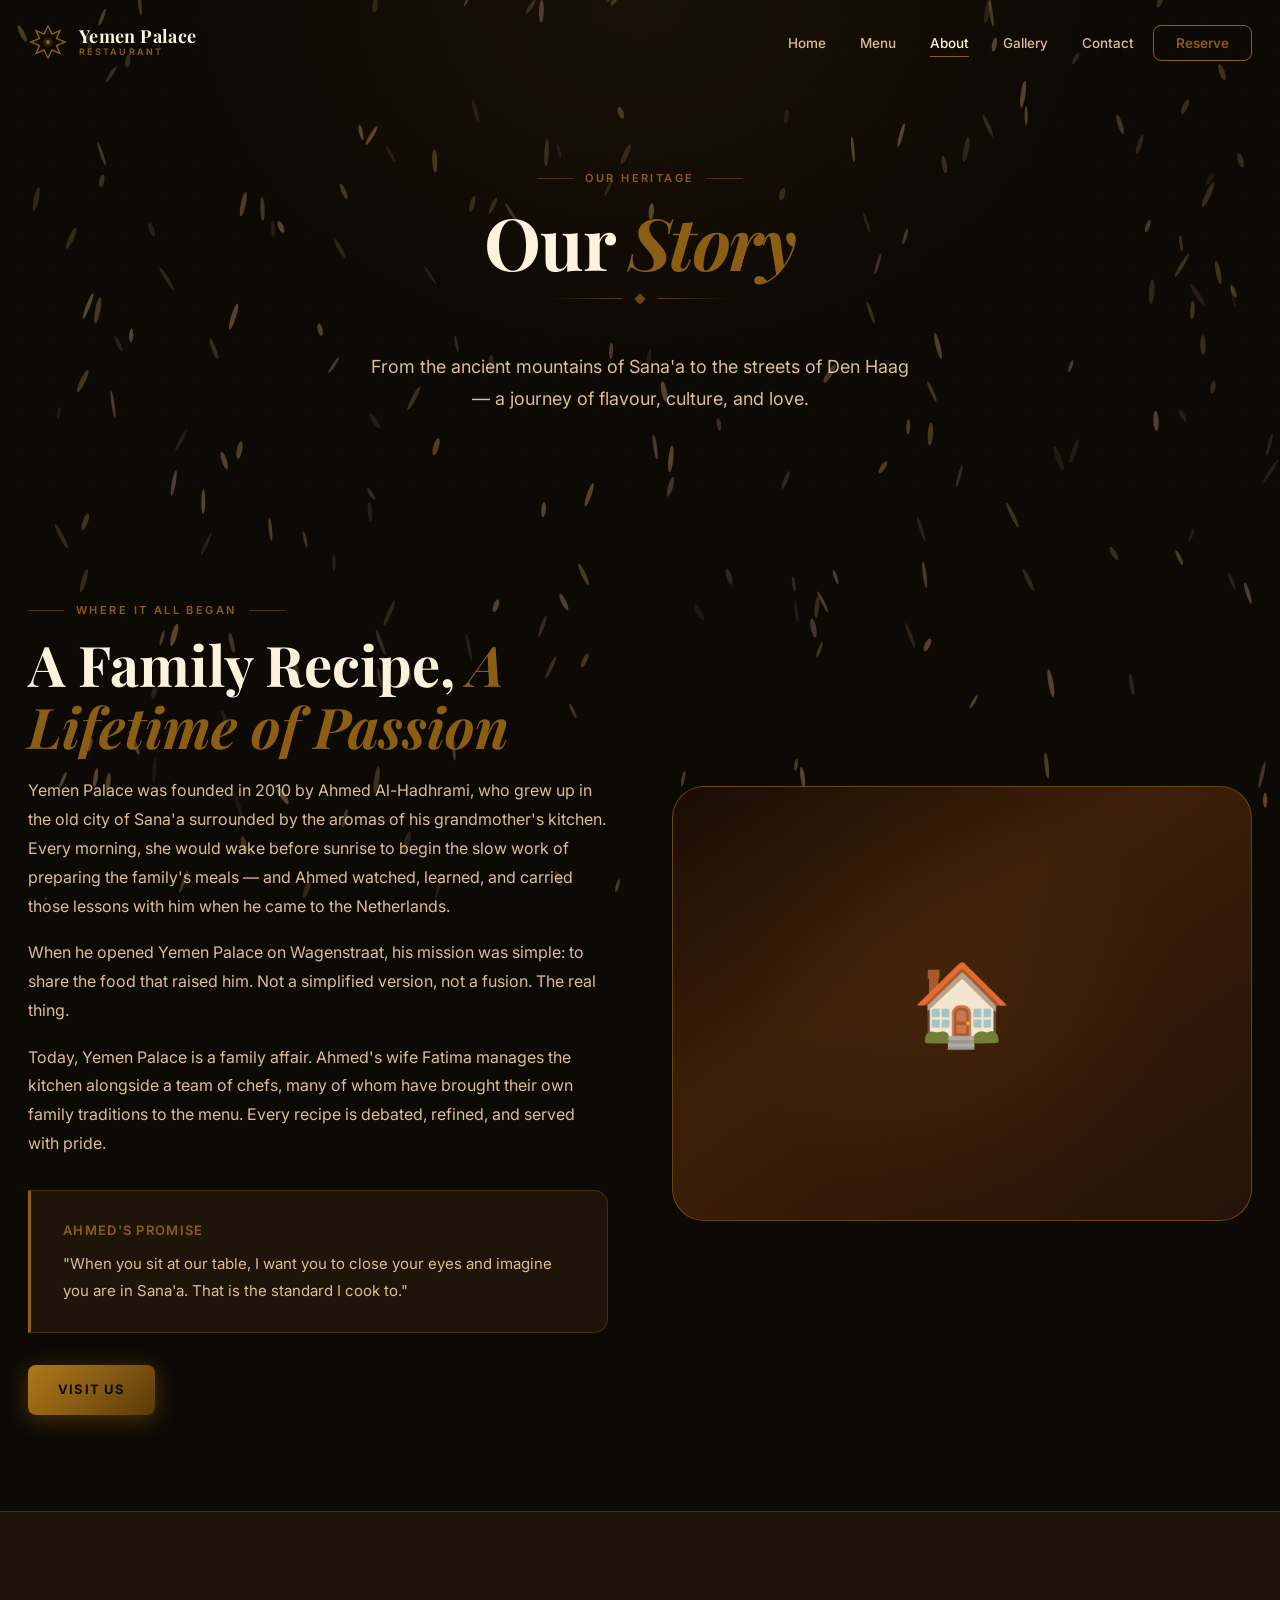
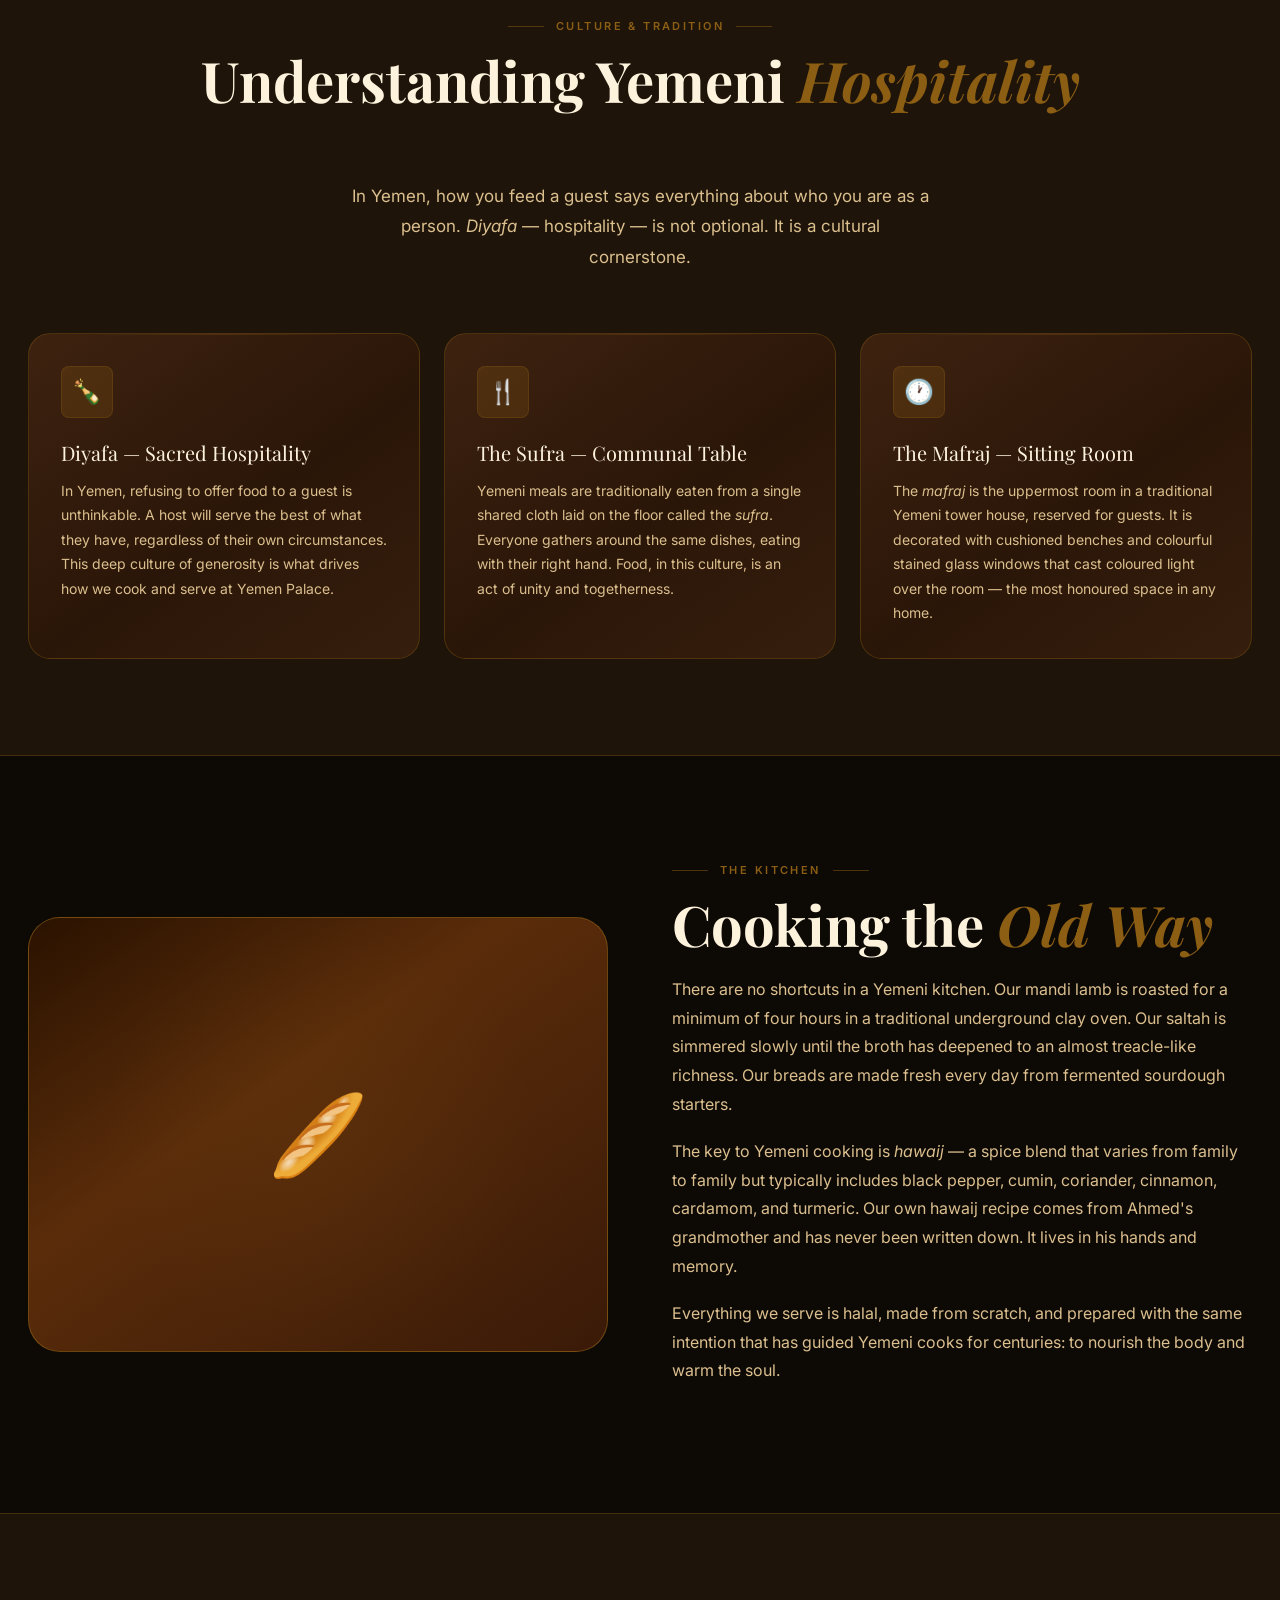
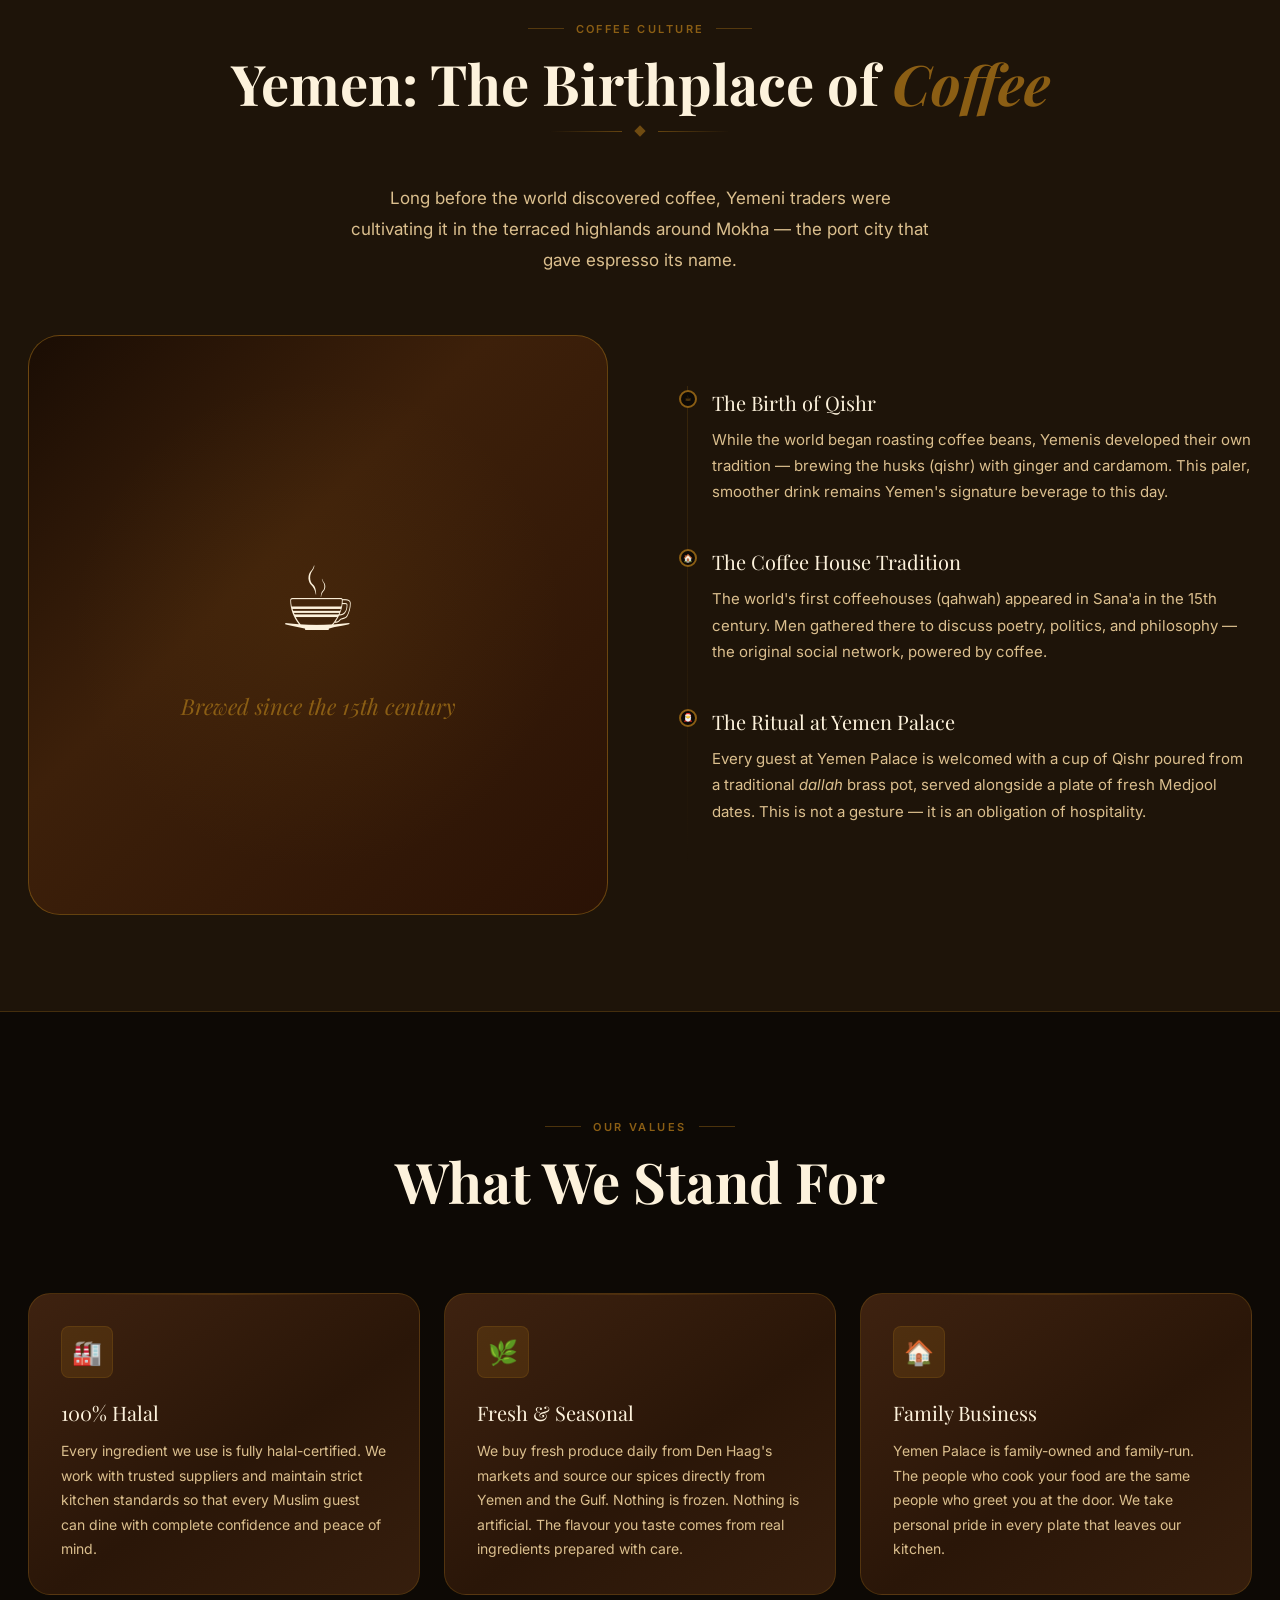
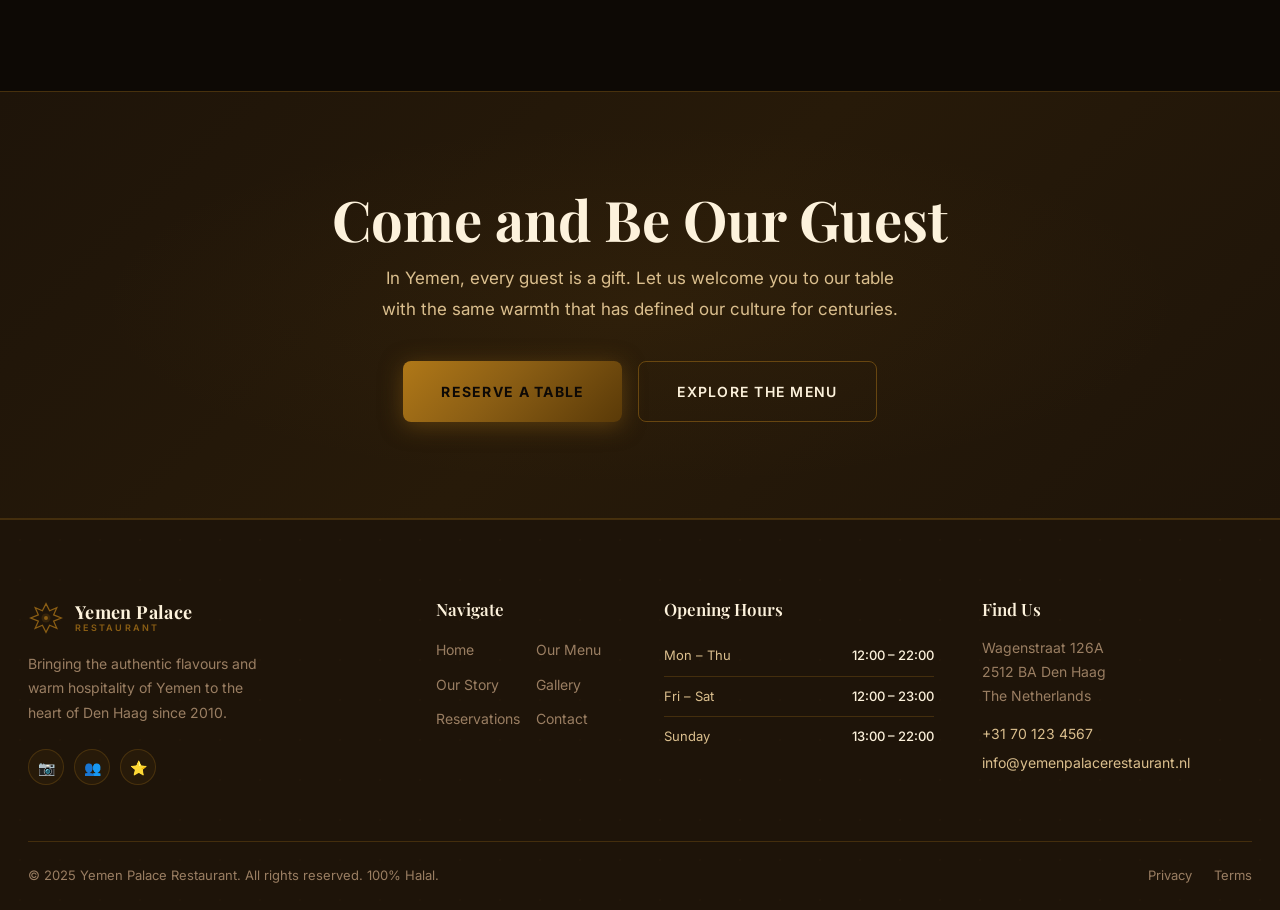
==== commit 34465d21: "change color and make menu work on phone" ====
--- a/about.html
+++ b/about.html
@@ -15,7 +15,7 @@
 <nav class="navbar">
   <div class="container">
     <a href="index.html" class="brand">
-      <div class="brand-icon"><svg width="40" height="40" viewBox="0 0 40 40" fill="none"><path d="M20 4L24 12L32 8.5L28.5 16.5L37 20L28.5 23.5L32 31.5L24 28L20 36L16 28L8 31.5L11.5 23.5L3 20L11.5 16.5L8 8.5L16 12Z" stroke="#c8a16a" stroke-width="1.4" fill="none"/><circle cx="20" cy="20" r="5" fill="#c8a16a" opacity="0.22"/><circle cx="20" cy="20" r="2.2" fill="#c8a16a"/></svg></div>
+      <div class="brand-icon"><svg width="40" height="40" viewBox="0 0 40 40" fill="none"><path d="M20 4L24 12L32 8.5L28.5 16.5L37 20L28.5 23.5L32 31.5L24 28L20 36L16 28L8 31.5L11.5 23.5L3 20L11.5 16.5L8 8.5L16 12Z" stroke="#8b5e14" stroke-width="1.4" fill="none"/><circle cx="20" cy="20" r="5" fill="#8b5e14" opacity="0.22"/><circle cx="20" cy="20" r="2.2" fill="#8b5e14"/></svg></div>
       <div class="brand-text"><span class="brand-name">Yemen Palace</span><span class="brand-sub">Restaurant</span></div>
     </a>
     <ul class="nav-links">
@@ -208,7 +208,7 @@
     <div class="footer-grid">
       <div class="footer-brand">
         <a href="index.html" class="brand">
-          <div class="brand-icon"><svg width="36" height="36" viewBox="0 0 40 40" fill="none"><path d="M20 4L24 12L32 8.5L28.5 16.5L37 20L28.5 23.5L32 31.5L24 28L20 36L16 28L8 31.5L11.5 23.5L3 20L11.5 16.5L8 8.5L16 12Z" stroke="#c8a16a" stroke-width="1.4" fill="none"/><circle cx="20" cy="20" r="5" fill="#c8a16a" opacity="0.22"/><circle cx="20" cy="20" r="2.2" fill="#c8a16a"/></svg></div>
+          <div class="brand-icon"><svg width="36" height="36" viewBox="0 0 40 40" fill="none"><path d="M20 4L24 12L32 8.5L28.5 16.5L37 20L28.5 23.5L32 31.5L24 28L20 36L16 28L8 31.5L11.5 23.5L3 20L11.5 16.5L8 8.5L16 12Z" stroke="#8b5e14" stroke-width="1.4" fill="none"/><circle cx="20" cy="20" r="5" fill="#8b5e14" opacity="0.22"/><circle cx="20" cy="20" r="2.2" fill="#8b5e14"/></svg></div>
           <div class="brand-text"><span class="brand-name">Yemen Palace</span><span class="brand-sub">Restaurant</span></div>
         </a>
         <p class="footer-tagline">Bringing the authentic flavours and warm hospitality of Yemen to the heart of Den Haag since 2010.</p>
--- a/css/style.css
+++ b/css/style.css
@@ -7,31 +7,33 @@
 
 /* ─── Design Tokens ─── */
 :root {
-  --bg-base:      #0d0906;
-  --bg-surface:   #1a110b;
-  --bg-elevated:  #231611;
-  --bg-card:      #2a1c10;
-
-  --text-primary:   #f0e0c0;
-  --text-secondary: #c4a07e;
-  --text-muted:     #7a6248;
-
-  --gold:            #c8a16a;
-  --gold-light:      #e8c990;
-  --gold-dark:       #9a7840;
-  --gold-muted:      rgba(200,161,106,.18);
-  --gold-glow:       rgba(200,161,106,.25);
+  --bg-base:      #0d0905;
+  --bg-surface:   #1e1409;
+  --bg-elevated:  #271a09;
+  --bg-card:      #361f0e;
+
+  --text-primary:   #fdf2dc;
+  --text-secondary: #dbbf8e;
+  --text-muted:     #9a7e62;
+
+  --gold:            #8B5E14;
+  --gold-light:      #B07818;
+  --gold-dark:       #5A3A08;
+  --gold-muted:      rgba(139,94,20,.25);
+  --gold-glow:       rgba(139,94,20,.50);
 
   --terracotta:      #b84a1a;
   --terracotta-light:#d45e28;
 
-  --border:          rgba(200,161,106,.13);
-  --border-strong:   rgba(200,161,106,.32);
+  --border:          rgba(139,94,20,.35);
+  --border-strong:   rgba(139,94,20,.65);
 
   --shadow-sm:  0 2px 8px rgba(0,0,0,.5);
   --shadow-md:  0 4px 24px rgba(0,0,0,.55);
   --shadow-lg:  0 8px 48px rgba(0,0,0,.65);
-  --glow-gold:  0 0 40px rgba(200,161,106,.18);
+  --glow-gold:  0 0 44px rgba(139,94,20,.45);
+
+  --card-bg: linear-gradient(145deg,#3e2210 0%,#2a1608 55%,#361e0d 100%);
 
   --font-heading: 'Playfair Display', Georgia, serif;
   --font-body:    'Inter', system-ui, sans-serif;
@@ -47,7 +49,7 @@
 
 /* ─── Reset ─── */
 *, *::before, *::after { margin:0; padding:0; box-sizing:border-box; }
-html { scroll-behavior:smooth; -webkit-font-smoothing:antialiased; }
+html { scroll-behavior:smooth; -webkit-font-smoothing:antialiased; overflow-x:hidden; }
 body {
   background: var(--bg-base);
   color: var(--text-primary);
@@ -145,7 +147,6 @@
 .navbar.scrolled {
   padding: 13px 0;
   background: rgba(13,9,6,.96);
-  backdrop-filter: blur(20px);
   border-bottom-color: var(--border);
 }
 .navbar .container { display:flex; align-items:center; justify-content:space-between; }
@@ -200,8 +201,9 @@
   display:none; position:fixed; inset:0;
   background:rgba(0,0,0,.72); z-index:999;
   opacity:0; transition:opacity .3s;
-}
-.nav-overlay.active { opacity:1; }
+  pointer-events:none;
+}
+.nav-overlay.active { opacity:1; pointer-events:auto; }
 
 /* ─── Buttons ─── */
 .btn {
@@ -209,21 +211,32 @@
   padding: 14px 30px;
   border-radius: var(--radius-sm);
   font-size:13px; font-weight:600;
-  letter-spacing:.07em; text-transform:uppercase;
+  letter-spacing:.09em; text-transform:uppercase;
   cursor:pointer; border:none;
-  transition:all .25s; text-decoration:none;
-}
+  transition:all .28s; text-decoration:none;
+  position:relative; overflow:hidden;
+}
+.btn::after {
+  content:''; position:absolute; top:0; left:-110%; width:60%; height:100%;
+  background:linear-gradient(to right,transparent,rgba(255,255,255,.18),transparent);
+  transition:left .55s;
+  pointer-events:none;
+}
+.btn:hover::after { left:150%; }
 .btn-primary {
-  background: linear-gradient(135deg, var(--gold), var(--gold-dark));
-  color: var(--bg-base);
+  background: linear-gradient(135deg, var(--gold-light) 0%, var(--gold) 45%, var(--gold-dark) 100%);
+  color: #0d0906;
   box-shadow: 0 4px 22px var(--gold-glow);
-}
-.btn-primary:hover { transform:translateY(-3px); box-shadow:0 7px 30px var(--gold-glow); }
+  font-weight:700;
+}
+.btn-primary:hover { transform:translateY(-3px); box-shadow:0 8px 32px var(--gold-glow); }
+.btn-primary:active { transform:translateY(-1px); }
 .btn-ghost {
   background:transparent; color:var(--text-primary);
   border:1px solid var(--border-strong);
 }
-.btn-ghost:hover { border-color:var(--gold); color:var(--gold); transform:translateY(-3px); }
+.btn-ghost:hover { border-color:var(--gold); color:var(--gold); transform:translateY(-3px); background:rgba(139,94,20,.06); }
+.btn-ghost:active { transform:translateY(-1px); }
 .btn-sm  { padding:10px 22px; font-size:12px; }
 .btn-lg  { padding:18px 38px; font-size:14px; }
 
@@ -243,12 +256,12 @@
 .hero-overlay {
   position:absolute; inset:0; pointer-events:none;
   background:
-    radial-gradient(ellipse at 50% 0%, rgba(200,161,106,.1) 0%, transparent 55%),
+    radial-gradient(ellipse at 50% 0%, rgba(139,94,20,.1) 0%, transparent 55%),
     radial-gradient(ellipse at 80% 80%, rgba(184,74,26,.07) 0%, transparent 50%);
 }
 .hero-dot-pattern {
   position:absolute; inset:0; pointer-events:none;
-  background-image: radial-gradient(circle, rgba(200,161,106,.07) 1px, transparent 1px);
+  background-image: radial-gradient(circle, rgba(139,94,20,.07) 1px, transparent 1px);
   background-size: 38px 38px;
 }
 .hero .container {
@@ -319,14 +332,20 @@
 
 /* ─── Dish Cards ─── */
 .dish-card {
-  background:var(--bg-card); border:1px solid var(--border);
+  background:var(--card-bg); border:1px solid var(--border);
   border-radius:var(--radius-lg); overflow:hidden;
-  transition:transform .3s, box-shadow .3s, border-color .3s;
+  transition:transform .32s cubic-bezier(.2,0,.2,1), box-shadow .32s, border-color .32s;
+  position:relative;
+}
+.dish-card::before {
+  content:''; position:absolute; top:0; left:15%; right:15%; height:1px;
+  background:linear-gradient(to right,transparent,rgba(139,94,20,.35),transparent);
+  pointer-events:none;
 }
 .dish-card:hover {
-  transform:translateY(-6px);
-  box-shadow:var(--shadow-lg), var(--glow-gold);
-  border-color:var(--border-strong);
+  transform:translateY(-7px);
+  box-shadow:0 16px 56px rgba(0,0,0,.7), 0 0 0 1px rgba(139,94,20,.45), 0 0 32px rgba(139,94,20,.14);
+  border-color:rgba(139,94,20,.55);
 }
 .dish-img {
   width:100%; height:200px;
@@ -358,14 +377,24 @@
 
 /* ─── Feature Cards ─── */
 .feature-card {
-  background:var(--bg-surface); border:1px solid var(--border);
+  background:var(--card-bg); border:1px solid var(--border);
   border-radius:var(--radius-lg); padding:32px;
-  transition:border-color .3s, transform .3s;
-}
-.feature-card:hover { border-color:var(--gold-muted); transform:translateY(-4px); }
+  transition:border-color .3s, transform .32s cubic-bezier(.2,0,.2,1), box-shadow .3s;
+  position:relative;
+}
+.feature-card::before {
+  content:''; position:absolute; top:0; left:15%; right:15%; height:1px;
+  background:linear-gradient(to right,transparent,rgba(139,94,20,.3),transparent);
+  pointer-events:none;
+}
+.feature-card:hover {
+  border-color:rgba(139,94,20,.5);
+  transform:translateY(-5px);
+  box-shadow:0 12px 40px rgba(0,0,0,.6), 0 0 24px rgba(139,94,20,.1);
+}
 .feature-icon {
   width:52px; height:52px; border-radius:var(--radius-sm);
-  background:var(--gold-muted); border:1px solid rgba(200,161,106,.3);
+  background:var(--gold-muted); border:1px solid rgba(139,94,20,.3);
   display:flex; align-items:center; justify-content:center;
   font-size:24px; margin-bottom:18px;
 }
@@ -374,14 +403,21 @@
 
 /* ─── Category Cards ─── */
 .cat-card {
-  background:var(--bg-surface); border:1px solid var(--border);
-  border-radius:var(--radius-lg); padding:32px 28px;
+  background:var(--card-bg); border:1px solid var(--border);
+  border-radius:var(--radius-lg); padding:30px 26px;
   display:flex; flex-direction:column; gap:12px;
-  transition:all .3s; text-decoration:none; cursor:pointer;
+  transition:all .32s cubic-bezier(.2,0,.2,1); text-decoration:none; cursor:pointer;
+  position:relative;
+}
+.cat-card::before {
+  content:''; position:absolute; top:0; left:15%; right:15%; height:1px;
+  background:linear-gradient(to right,transparent,rgba(139,94,20,.32),transparent);
+  pointer-events:none;
 }
 .cat-card:hover {
-  border-color:var(--gold); transform:translateY(-4px);
-  box-shadow:var(--shadow-md), var(--glow-gold);
+  border-color:rgba(139,94,20,.55);
+  transform:translateY(-5px);
+  box-shadow:0 12px 40px rgba(0,0,0,.6), 0 0 28px rgba(139,94,20,.13);
 }
 .cat-emoji { font-size:40px; }
 .cat-name  { font-family:var(--font-heading); font-size:22px; color:var(--text-primary); }
@@ -404,7 +440,7 @@
 }
 .coffee-visual::before {
   content:''; position:absolute; inset:0;
-  background:radial-gradient(circle at 50% 50%, rgba(200,161,106,.12) 0%,transparent 60%);
+  background:radial-gradient(circle at 50% 50%, rgba(139,94,20,.12) 0%,transparent 60%);
 }
 .coffee-emoji { font-size:88px; position:relative; z-index:1; }
 .coffee-label {
@@ -421,7 +457,7 @@
 }
 .cta-banner::before {
   content:''; position:absolute; inset:0;
-  background:radial-gradient(ellipse at center,rgba(200,161,106,.08) 0%,transparent 60%);
+  background:radial-gradient(ellipse at center,rgba(139,94,20,.08) 0%,transparent 60%);
 }
 .cta-banner .container { position:relative; z-index:1; text-align:center; }
 .cta-banner h2 { margin-bottom:14px; }
@@ -443,7 +479,7 @@
 .info-item:last-child { margin-bottom:0; }
 .info-icon {
   width:44px; height:44px; border-radius:var(--radius-sm);
-  background:var(--gold-muted); border:1px solid rgba(200,161,106,.3);
+  background:var(--gold-muted); border:1px solid rgba(139,94,20,.3);
   display:flex; align-items:center; justify-content:center; font-size:18px; flex-shrink:0;
 }
 .info-label { font-size:11px; font-weight:600; letter-spacing:.18em; text-transform:uppercase; color:var(--gold); margin-bottom:4px; }
@@ -466,11 +502,11 @@
 }
 .page-hero::before {
   content:''; position:absolute; inset:0;
-  background:radial-gradient(ellipse at top center,rgba(200,161,106,.1) 0%,transparent 55%);
+  background:radial-gradient(ellipse at top center,rgba(139,94,20,.1) 0%,transparent 55%);
 }
 .page-hero-dots {
   position:absolute; inset:0;
-  background-image:radial-gradient(circle,rgba(200,161,106,.06) 1px,transparent 1px);
+  background-image:radial-gradient(circle,rgba(139,94,20,.06) 1px,transparent 1px);
   background-size:36px 36px;
 }
 .page-hero .container { position:relative; z-index:1; }
@@ -574,40 +610,50 @@
 }
 .visual-card::before {
   content:''; position:absolute; inset:0;
-  background:radial-gradient(circle at 50% 50%,rgba(200,161,106,.1) 0%,transparent 60%);
+  background:radial-gradient(circle at 50% 50%,rgba(139,94,20,.1) 0%,transparent 60%);
 }
 
 /* ─── Forms ─── */
 .form-card {
-  background:var(--bg-surface); border:1px solid var(--border);
+  background:var(--card-bg); border:1px solid var(--border-strong);
   border-radius:var(--radius-xl); padding:44px;
-}
-.form-group { margin-bottom:22px; }
+  position:relative; overflow:hidden;
+}
+.form-card::before {
+  content:''; position:absolute; top:0; left:0; right:0; height:2px;
+  background:linear-gradient(to right, transparent, var(--gold), transparent);
+  opacity:.7;
+}
+.form-group { margin-bottom:20px; }
 .form-label {
-  display:block; font-size:12px; font-weight:600;
-  letter-spacing:.1em; text-transform:uppercase;
-  color:var(--text-secondary); margin-bottom:8px;
+  display:block; font-size:11.5px; font-weight:600;
+  letter-spacing:.12em; text-transform:uppercase;
+  color:var(--gold); margin-bottom:8px; opacity:.9;
 }
 .form-input,
 .form-select,
 .form-textarea {
-  width:100%; background:var(--bg-elevated);
+  width:100%; background:rgba(13,9,6,.6);
   border:1px solid var(--border); border-radius:var(--radius-sm);
   padding:14px 18px; font-size:15px; font-family:var(--font-body);
-  color:var(--text-primary); transition:border-color .2s, box-shadow .2s;
+  color:var(--text-primary); transition:border-color .22s, box-shadow .22s, background .22s;
   appearance:none;
 }
+.form-input:hover,
+.form-select:hover,
+.form-textarea:hover { border-color:rgba(139,94,20,.4); }
 .form-input:focus,
 .form-select:focus,
 .form-textarea:focus {
   outline:none; border-color:var(--gold);
-  box-shadow:0 0 0 3px rgba(200,161,106,.1);
+  box-shadow:0 0 0 3px rgba(139,94,20,.14), 0 0 16px rgba(139,94,20,.08);
+  background:rgba(13,9,6,.8);
 }
 .form-input::placeholder,
 .form-textarea::placeholder { color:var(--text-muted); }
 .form-textarea { resize:vertical; min-height:120px; }
 .form-select {
-  background-image:url("data:image/svg+xml,%3Csvg xmlns='http://www.w3.org/2000/svg' width='12' height='8' viewBox='0 0 12 8'%3E%3Cpath d='M1 1l5 5 5-5' fill='none' stroke='%237a6248' stroke-width='1.5'/%3E%3C/svg%3E");
+  background-image:url("data:image/svg+xml,%3Csvg xmlns='http://www.w3.org/2000/svg' width='12' height='8' viewBox='0 0 12 8'%3E%3Cpath d='M1 1l5 5 5-5' fill='none' stroke='%238b5e14' stroke-width='1.5'/%3E%3C/svg%3E");
   background-repeat:no-repeat; background-position:right 16px center; padding-right:42px;
 }
 .form-select option { background:var(--bg-surface); }
@@ -615,27 +661,38 @@
 .form-note { font-size:13px; color:var(--text-muted); margin-top:16px; }
 
 /* ─── Reservation Sidebar ─── */
-.res-layout { display:grid; grid-template-columns:1fr 380px; gap:40px; align-items:start; }
+.res-layout { display:grid; grid-template-columns:1fr 360px; gap:36px; align-items:start; }
 .res-sidebar {
-  background:var(--bg-elevated); border:1px solid var(--border);
+  background:var(--card-bg); border:1px solid var(--border-strong);
   border-radius:var(--radius-xl); padding:32px;
-  position:sticky; top:100px;
-}
-.res-sidebar h3 { font-family:var(--font-heading); font-size:22px; margin-bottom:20px; }
+  position:sticky; top:100px; overflow:hidden;
+}
+.res-sidebar::before {
+  content:''; position:absolute; top:0; left:0; right:0; height:2px;
+  background:linear-gradient(to right, transparent, var(--gold), transparent);
+  opacity:.6;
+}
+.res-sidebar h3 { font-family:var(--font-heading); font-size:22px; margin-bottom:20px; color:var(--gold); }
 .res-tip {
-  display:flex; gap:12px; padding:14px 0;
+  display:flex; gap:12px; padding:13px 0;
   border-bottom:1px solid var(--border);
 }
 .res-tip:last-child { border-bottom:none; }
 .res-tip-icon { font-size:20px; flex-shrink:0; }
-.res-tip-text { font-size:14px; color:var(--text-secondary); line-height:1.65; }
+.res-tip-text { font-size:13.5px; color:var(--text-secondary); line-height:1.6; }
 
 /* ─── Contact Layout ─── */
 .contact-layout { display:grid; grid-template-columns:1fr 420px; gap:48px; align-items:start; }
 .contact-info { display:flex; flex-direction:column; gap:28px; }
 .contact-block {
-  background:var(--bg-surface); border:1px solid var(--border);
+  background:var(--card-bg); border:1px solid var(--border);
   border-radius:var(--radius-lg); padding:28px;
+  position:relative; overflow:hidden;
+}
+.contact-block::before {
+  content:''; position:absolute; top:0; left:10%; right:10%; height:1px;
+  background:linear-gradient(to right,transparent,rgba(139,94,20,.3),transparent);
+  pointer-events:none;
 }
 .contact-block h3 { font-family:var(--font-heading); font-size:20px; margin-bottom:20px; }
 
@@ -643,7 +700,7 @@
 .c-item:last-child { margin-bottom:0; }
 .c-icon {
   width:42px; height:42px; border-radius:var(--radius-sm);
-  background:var(--gold-muted); border:1px solid rgba(200,161,106,.3);
+  background:var(--gold-muted); border:1px solid rgba(139,94,20,.3);
   display:flex; align-items:center; justify-content:center;
   font-size:17px; flex-shrink:0;
 }
@@ -658,7 +715,7 @@
   padding:3px 12px; border-radius:20px;
   font-size:10.5px; font-weight:700; letter-spacing:.1em; text-transform:uppercase;
 }
-.badge-gold { background:rgba(200,161,106,.15); border:1px solid rgba(200,161,106,.3); color:var(--gold); }
+.badge-gold { background:rgba(139,94,20,.15); border:1px solid rgba(139,94,20,.3); color:var(--gold); }
 .badge-terra { background:rgba(184,74,26,.15); border:1px solid rgba(184,74,26,.3); color:var(--terracotta-light); }
 
 /* ─── Footer ─── */
@@ -668,7 +725,7 @@
 }
 .footer-pattern {
   position:absolute; inset:0;
-  background-image:radial-gradient(circle,rgba(200,161,106,.04) 1px,transparent 1px);
+  background-image:radial-gradient(circle,rgba(139,94,20,.04) 1px,transparent 1px);
   background-size:40px 40px; pointer-events:none;
 }
 .footer-grid {
@@ -688,7 +745,7 @@
 }
 .social-btn:hover { border-color:var(--gold); color:var(--gold); }
 .footer-heading { font-family:var(--font-heading); font-size:17px; color:var(--text-primary); margin-bottom:18px; font-weight:600; }
-.footer-nav ul  { display:flex; flex-direction:column; gap:10px; }
+.footer-nav ul  { display:grid; grid-template-columns:1fr 1fr; gap:8px 16px; }
 .footer-nav a   { font-size:14px; color:var(--text-muted); transition:color .2s; }
 .footer-nav a:hover { color:var(--gold); }
 .footer-hours .hours-table td { padding:9px 0; font-size:13px; }
@@ -724,11 +781,193 @@
 .d4 { transition-delay:.4s!important; }
 .d5 { transition-delay:.5s!important; }
 
+/* ─── Menu Book ─── */
+.book-nav-tabs {
+  display: flex; 
+  justify-content: center; 
+  gap: 12px;
+  flex-wrap: wrap; 
+  margin-bottom: 40px;
+}
+.book-tab {
+  padding: 12px 26px; 
+  border-radius: 40px;
+  font-size: 13px; 
+  font-weight: 600; 
+  letter-spacing: .1em; 
+  text-transform: uppercase;
+  cursor: pointer; 
+  background: var(--bg-surface);
+  color: var(--text-muted); 
+  border: 1px solid var(--border);
+  transition: all .25s;
+}
+.book-tab:hover,
+.book-tab.active { 
+  background: var(--gold-muted); 
+  border-color: var(--gold); 
+  color: var(--gold); 
+}
+
+.book-controls {
+  display: flex;
+  gap: 20px;
+  justify-content: center;
+  order: 2; /* Ensures it stays below the viewport */
+}
+
+.book-arrow {
+  width: 60px; /* Slightly larger buttons */
+  height: 60px; 
+  border-radius: 50%;
+  background: var(--bg-surface); 
+  border: 1px solid var(--border-strong);
+  color: var(--gold); 
+  font-size: 32px; 
+  line-height: 1;
+  cursor: pointer; 
+  flex-shrink: 0;
+  display: flex; 
+  align-items: center; 
+  justify-content: center;
+  transition: all .25s; 
+  padding-bottom: 2px;
+}
+
+.book-arrow:hover { 
+  background: var(--gold); 
+  color: #fff; 
+  border-color: var(--gold); 
+  transform: scale(1.1); 
+}
+
+.book-arrow:disabled { 
+  opacity: .2; 
+  cursor: not-allowed; 
+  transform: none; 
+}
+
+.book-viewport { 
+  width: 100%; 
+  overflow: hidden; 
+  border-radius: var(--radius-lg); 
+  touch-action: pan-y;
+  box-shadow: 0 30px 60px rgba(0,0,0,0.4); /* Stronger shadow for the bigger book */
+}
+
+.book-track {
+  display: flex;
+  transition: transform .52s cubic-bezier(.4, 0, .2, 1);
+  will-change: transform;
+}
+
+.book-page { 
+  min-width: 100%; 
+  padding: 4px; 
+}
+
+/* Updated: Frame Padding and Scale */
+.book-frame {
+  position: relative;
+  background: linear-gradient(160deg, #28180a 0%, #321c0c 50%, #241508 100%);
+  border: 1px solid var(--border-strong);
+  border-radius: var(--radius-lg);
+  padding: 64px 72px 56px; /* Increased padding for a larger interior look */
+  min-height: 620px; /* Forces a consistent larger height */
+  box-shadow: 0 0 0 1px rgba(139,94,20,.08), inset 0 1px 0 rgba(139,94,20,.12);
+  display: flex;
+  flex-direction: column;
+  justify-content: center;
+}
+
+.book-inner-border {
+  position: absolute; inset: 16px;
+  border: 1px solid rgba(139,94,20,.15);
+  border-radius: calc(var(--radius-lg) - 4px);
+  pointer-events: none;
+}
+
+/* Decorations stay consistent but adjust to larger frame */
+.book-corner { position: absolute; width: 28px; height: 28px; pointer-events: none; }
+.book-corner::before, .book-corner::after { content:''; position:absolute; background:var(--gold); opacity:.5; }
+.book-corner::before { width: 1.5px; height: 100%; left: 50%; transform: translateX(-50%); }
+.book-corner::after  { height: 1.5px; width: 100%; top: 50%; transform: translateY(-50%); }
+.book-corner.tl { top: 14px; left: 14px; }
+.book-corner.tr { top: 14px; right: 14px; }
+.book-corner.bl { bottom: 14px; left: 14px; }
+.book-corner.br { bottom: 14px; right: 14px; }
+
+.book-page-header { text-align:center; margin-bottom:28px; }
+.book-chapter { font-size:9px; letter-spacing:.38em; text-transform:uppercase; color:var(--gold); opacity:.7; margin-bottom:10px; }
+.book-title {
+  font-family: var(--font-heading);
+  font-size: clamp(32px, 5vw, 48px); /* Larger font range */
+  color: var(--text-primary); 
+  margin-bottom: 8px; 
+  line-height: 1.1;
+  text-align: center;
+}
+
+.book-title-ar { font-size:15px; color:var(--gold); opacity:.75; margin-bottom:16px; }
+.book-rule {
+  display:flex; align-items:center; justify-content:center;
+  gap:10px; margin:0 auto 14px;
+}
+.book-rule::before,
+.book-rule::after { content:''; height:1px; width:50px; background:linear-gradient(to right,transparent,rgba(139,94,20,.4)); }
+.book-rule::after  { background:linear-gradient(to left,transparent,rgba(139,94,20,.4)); }
+.book-rule span { width:5px; height:5px; background:var(--gold); transform:rotate(45deg); opacity:.6; display:block; }
+.book-intro { font-size:13.5px; color:var(--text-muted); line-height:1.65; max-width:520px; margin:0 auto; font-style:italic; }
+
+.book-dish-list { display:flex; flex-direction:column; }
+.book-dish { padding:12px 0; border-bottom:1px solid rgba(139,94,20,.1); }
+.book-dish:first-child { border-top:1px solid rgba(139,94,20,.1); }
+.book-dish-row { display:flex; align-items:baseline; gap:8px; }
+.book-dish-name {
+  font-family:var(--font-heading); font-size:18px;
+  color:var(--text-primary); flex-shrink:0;
+  display:flex; align-items:center; gap:10px; flex-wrap:wrap;
+}
+.book-sig {
+  font-family:var(--font-body);
+  font-size:9px; font-weight:700; letter-spacing:.1em; text-transform:uppercase;
+  color:var(--gold); background:var(--gold-muted);
+  border:1px solid rgba(139,94,20,.3); border-radius:20px;
+  padding:2px 8px; flex-shrink:0;
+}
+.book-leader { flex:1; border-bottom:1px dotted rgba(139,94,20,.2); margin-bottom:4px; min-width:12px; }
+.book-dish-price {
+  font-family: var(--font-heading); 
+  font-size: 20px; /* Increased from 17px */
+  color: var(--gold); 
+  font-weight: 600;
+}
+
+.book-dish { padding: 18px 0; }
+
+.book-dish-price small { font-size:11px; font-weight:400; color:var(--text-muted); font-family:var(--font-body); }
+.book-dish-ar { font-size:13px; color:var(--gold); opacity:.65; margin-top:3px; }
+.book-dish-ing { font-size:13px; color:var(--text-muted); margin-top:5px; line-height:1.55; }
+.book-dish-note { font-size:11px; color:var(--text-muted); font-style:italic; margin-top:3px; opacity:.75; }
+
+.book-footer-row {
+  display:flex; align-items:center; justify-content:space-between;
+  margin-top:18px; padding:0 4px; flex-wrap:wrap; gap:10px;
+}
+.book-page-counter { font-size:12px; color:var(--text-muted); letter-spacing:.15em; }
+.book-page-counter span { color:var(--gold); }
+.book-swipe-hint { font-size:11px; color:var(--text-muted); opacity:.6; }
+
 /* ─── Responsive ─── */
-@media(max-width:1100px) {
-  .footer-grid { grid-template-columns:1fr 1fr; gap:32px; }
-  .coffee-grid { gap:40px; }
-  .split-grid  { gap:40px; }
+/* ─── Responsive Adjustments ─── */
+@media(max-width: 768px) {
+  .book-frame {
+    padding: 40px 24px; /* Tighter padding on mobile */
+    min-height: 500px;
+  }
+  .book-outer { gap: 24px; }
+  .book-arrow { width: 50px; height: 50px; font-size: 24px; }
+  .book-dish-name { font-size: 18px; }
 }
 @media(max-width:900px) {
   .grid-3   { grid-template-columns:repeat(2,1fr); }
@@ -745,33 +984,130 @@
   .gallery-item.wide { grid-column:span 1; }
 }
 @media(max-width:768px) {
-  :root { --section-pad:64px; }
+  :root { --section-pad:52px; }
+  /* ── Mobile nav ── */
   .nav-links {
-    position:fixed; top:0; right:0; height:100vh; width:280px;
+    position:fixed; top:0; right:0; height:100vh; width:300px;
     background:var(--bg-surface); border-left:1px solid var(--border);
-    flex-direction:column; align-items:flex-start;
-    padding:80px 20px 40px; gap:4px;
-    transform:translateX(100%); transition:transform .3s;
-    z-index:1000;
+    flex-direction:column; align-items:stretch;
+    padding:88px 24px 48px; gap:0;
+    transform:translateX(100%); transition:transform .35s cubic-bezier(.4,0,.2,1);
+    z-index:1000; overflow-y:auto;
   }
   .nav-links.open { transform:translateX(0); }
-  .nav-link       { width:100%; padding:13px 16px; font-size:16px; }
-  .nav-link.nav-cta { margin-top:10px; }
-  .menu-toggle   { display:flex; }
-  .nav-overlay   { display:block; }
-  .grid-2        { grid-template-columns:1fr; }
-  .form-row      { grid-template-columns:1fr; }
-  .footer-grid   { grid-template-columns:1fr; gap:28px; }
+  .nav-link {
+    width:100%; padding:17px 20px; font-size:16px;
+    border-radius:var(--radius-sm);
+    border-bottom:1px solid var(--border); display:block;
+  }
+  .nav-links li:last-child .nav-link { border-bottom:none; }
+  .nav-link.nav-cta { margin-top:20px; text-align:center; border:1px solid var(--gold) !important; border-radius:var(--radius-sm); }
+  .menu-toggle { display:flex; }
+  .nav-overlay { display:block; }
+
+  /* ── Grids — full width on phone ── */
+  .grid-2  { grid-template-columns:1fr; gap:16px; }
+  .grid-3  { grid-template-columns:1fr; gap:16px; }
+  .grid-4  { grid-template-columns:1fr; gap:14px; }
+  .form-row { grid-template-columns:1fr; }
+
+  /* ── Footer: stacked 1-col on mobile ── */
+  .footer-grid  { grid-template-columns:1fr; gap:28px; }
+  .footer-tagline { max-width:100%; }
   .footer-bottom { flex-direction:column; gap:10px; text-align:center; }
-  .hero-actions  { flex-direction:column; align-items:center; }
-  .stats-bar .container { gap:10px; }
-  .stat-sep      { display:none; }
+
+  /* ── Hero ── */
+  .hero-actions { flex-direction:column; align-items:center; }
+
+  /* ── Stats bar — 2×2 wrap ── */
+  .stats-bar .container { gap:0; flex-wrap:wrap; }
+  .stat-item { width:50%; padding:14px 0; text-align:center; }
+  .stat-sep  { display:none; }
+
+  /* ── Dish cards — shorter image, compact body ── */
+  .dish-img        { height:160px; font-size:44px; }
+  .dish-body       { padding:16px 18px; }
+  .dish-header     { margin-bottom:8px; }
+  .dish-name       { font-size:18px; }
+  .dish-arabic     { font-size:12px; }
+  .dish-price      { font-size:19px; }
+  .dish-desc       { font-size:13px; line-height:1.55; margin-bottom:8px; }
+  .dish-origin     { font-size:11px; }
+  .spice-row       { margin-top:8px; }
+
+  /* ── Feature cards — vertical full-width ── */
+  .feature-card    { padding:24px 20px; }
+  .feature-icon    { width:44px; height:44px; font-size:20px; margin-bottom:14px; }
+  .feature-title   { font-size:18px; margin-bottom:8px; }
+  .feature-desc    { font-size:14px; line-height:1.7; }
+
+  /* ── Category cards ── */
+  .cat-card        { padding:20px 18px; gap:10px; }
+  .cat-emoji       { font-size:34px; }
+  .cat-name        { font-size:18px; }
+  .cat-count       { font-size:12px; }
+  .cat-link        { font-size:13px; }
+
+  /* ── Book ── */
+  .book-frame   { padding:28px 22px 24px; }
+  .book-arrow   { width:40px; height:40px; font-size:22px; }
+  .book-outer   { gap:8px; }
+  .book-dish-name  { font-size:15px; }
+  .book-dish-price { font-size:15px; }
 }
 @media(max-width:520px) {
-  .gallery-grid  { grid-template-columns:1fr; }
+  :root { --section-pad:40px; }
+  .container { padding:0 16px; }
+
+  /* 1 column on small phones */
+  .grid-2 { grid-template-columns:1fr; gap:12px; }
+  .grid-3 { grid-template-columns:1fr; gap:12px; }
+  .grid-4 { grid-template-columns:1fr; gap:10px; }
+
+  /* Compact cards */
+  .dish-img        { height:140px; font-size:38px; }
+  .dish-body       { padding:14px 16px; }
+  .dish-name       { font-size:17px; }
+  .dish-price      { font-size:18px; }
+  .dish-origin     { display:none; }
+  .feature-card    { padding:20px 16px; }
+  .feature-icon    { width:38px; height:38px; font-size:18px; margin-bottom:12px; }
+  .feature-title   { font-size:16px; }
+  .feature-desc    { font-size:13px; }
+  .cat-card        { padding:18px 16px; gap:8px; }
+  .cat-emoji       { font-size:30px; }
+  .cat-name        { font-size:16px; }
+
+  /* Footer: stacked 1-col, compact */
+  .footer-grid     { grid-template-columns:1fr; gap:24px; }
+  .footer-tagline  { font-size:13px; max-width:100%; margin-bottom:14px; }
+  .footer-heading  { font-size:15px; margin-bottom:10px; }
+  .footer-nav a, .footer-contact address p,
+  .footer-contact-links a { font-size:13px; }
+  .footer-hours .hours-table td { font-size:12px; padding:8px 0; }
+
+  /* Gallery 1-col */
+  .gallery-grid { grid-template-columns:1fr; }
   .gallery-item.tall,.gallery-item.wide { grid-row:auto; grid-column:auto; }
   .gallery-tall .gallery-placeholder { min-height:220px; }
-  .menu-tabs     { gap:6px; }
-  .tab-btn       { padding:8px 14px; font-size:11px; }
-  .form-card     { padding:24px; }
-}
+
+  .form-card    { padding:24px 16px; }
+  .res-sidebar  { padding:22px 16px; }
+  .contact-block { padding:20px 16px; }
+  .info-block   { padding:20px 16px; }
+
+  .stat-number  { font-size:28px; }
+
+  .book-frame   { padding:20px 12px 16px; }
+  .book-arrow   { width:44px; height:44px; font-size:22px; }
+  .book-outer   { gap:4px; }
+  .book-dish-name  { font-size:14px; }
+  .book-dish-price { font-size:14px; }
+  .book-dish-ing   { font-size:12px; }
+  .book-tab     { padding:8px 12px; font-size:11px; }
+  .book-swipe-hint { display:none; }
+  .book-sig     { display:none; }
+
+  .page-title   { font-size:clamp(32px,10vw,72px); }
+  .hero-title   { font-size:clamp(38px,11vw,88px); }
+}
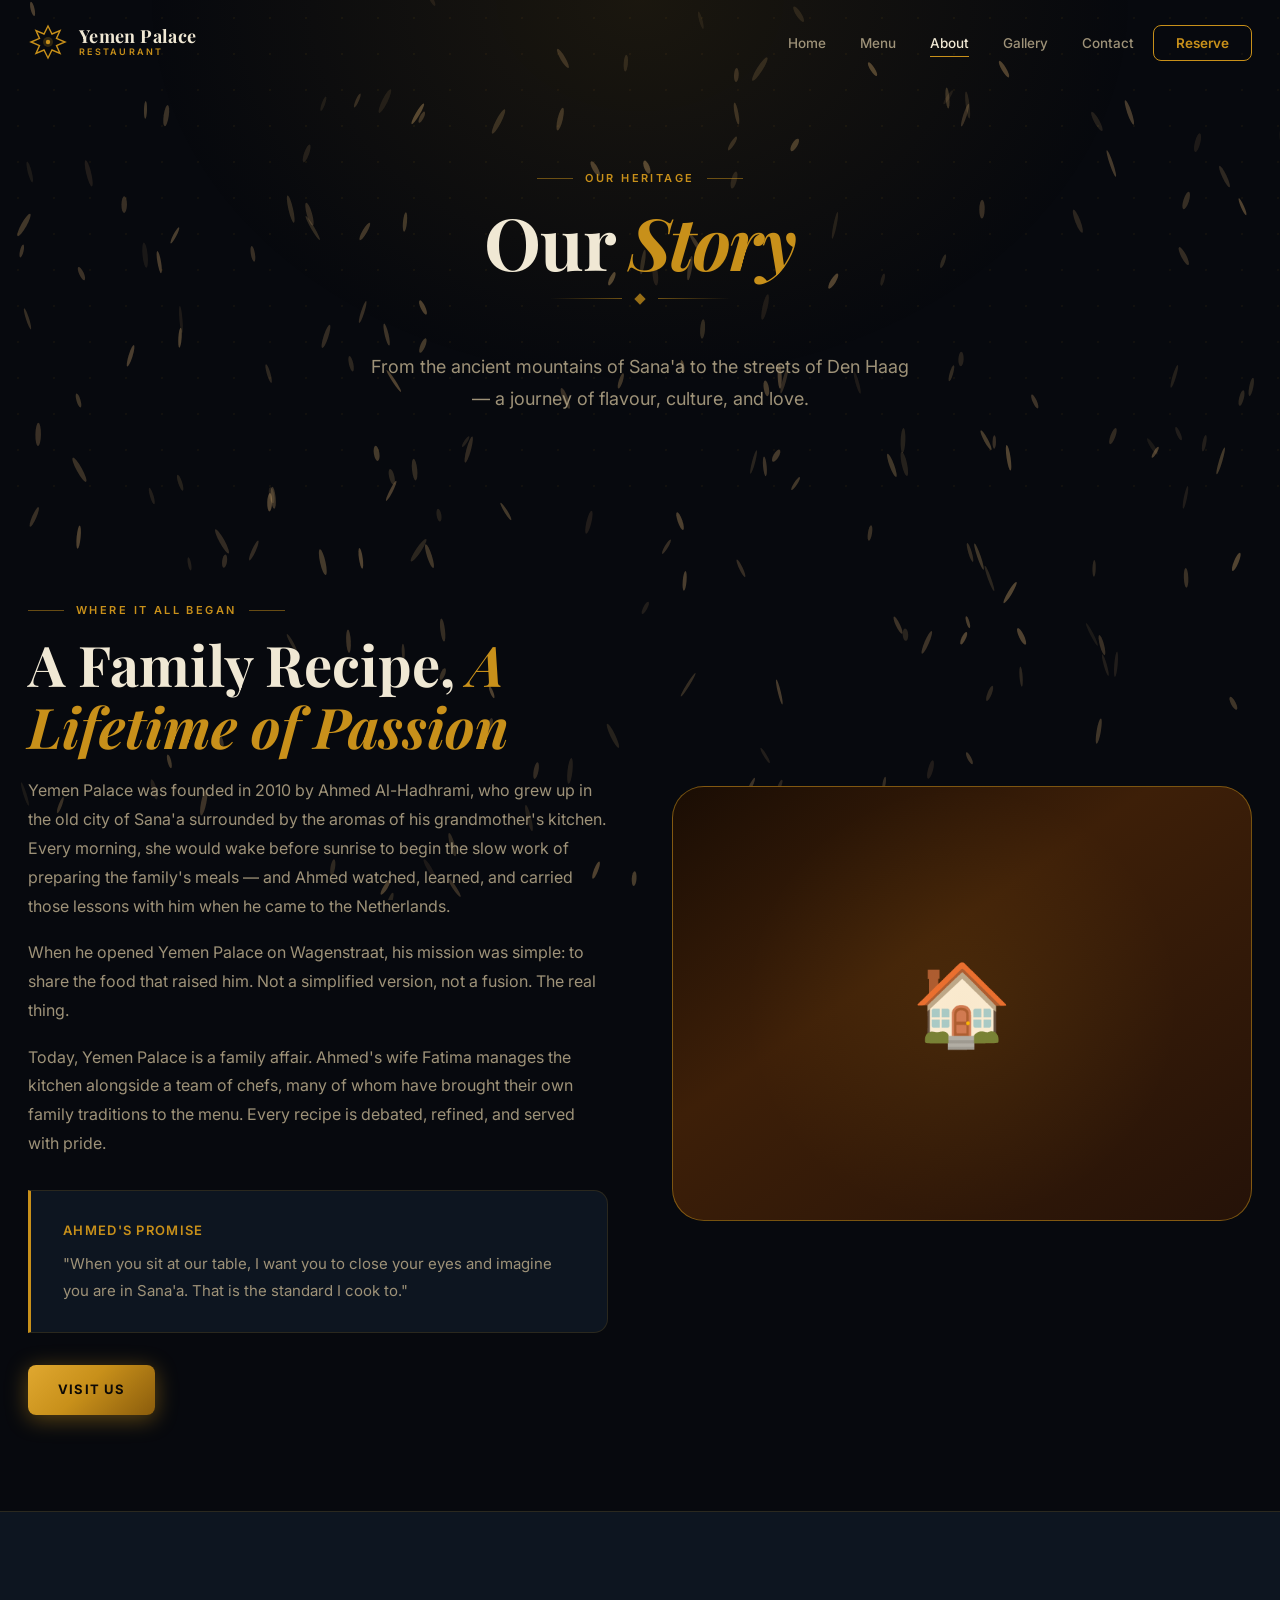
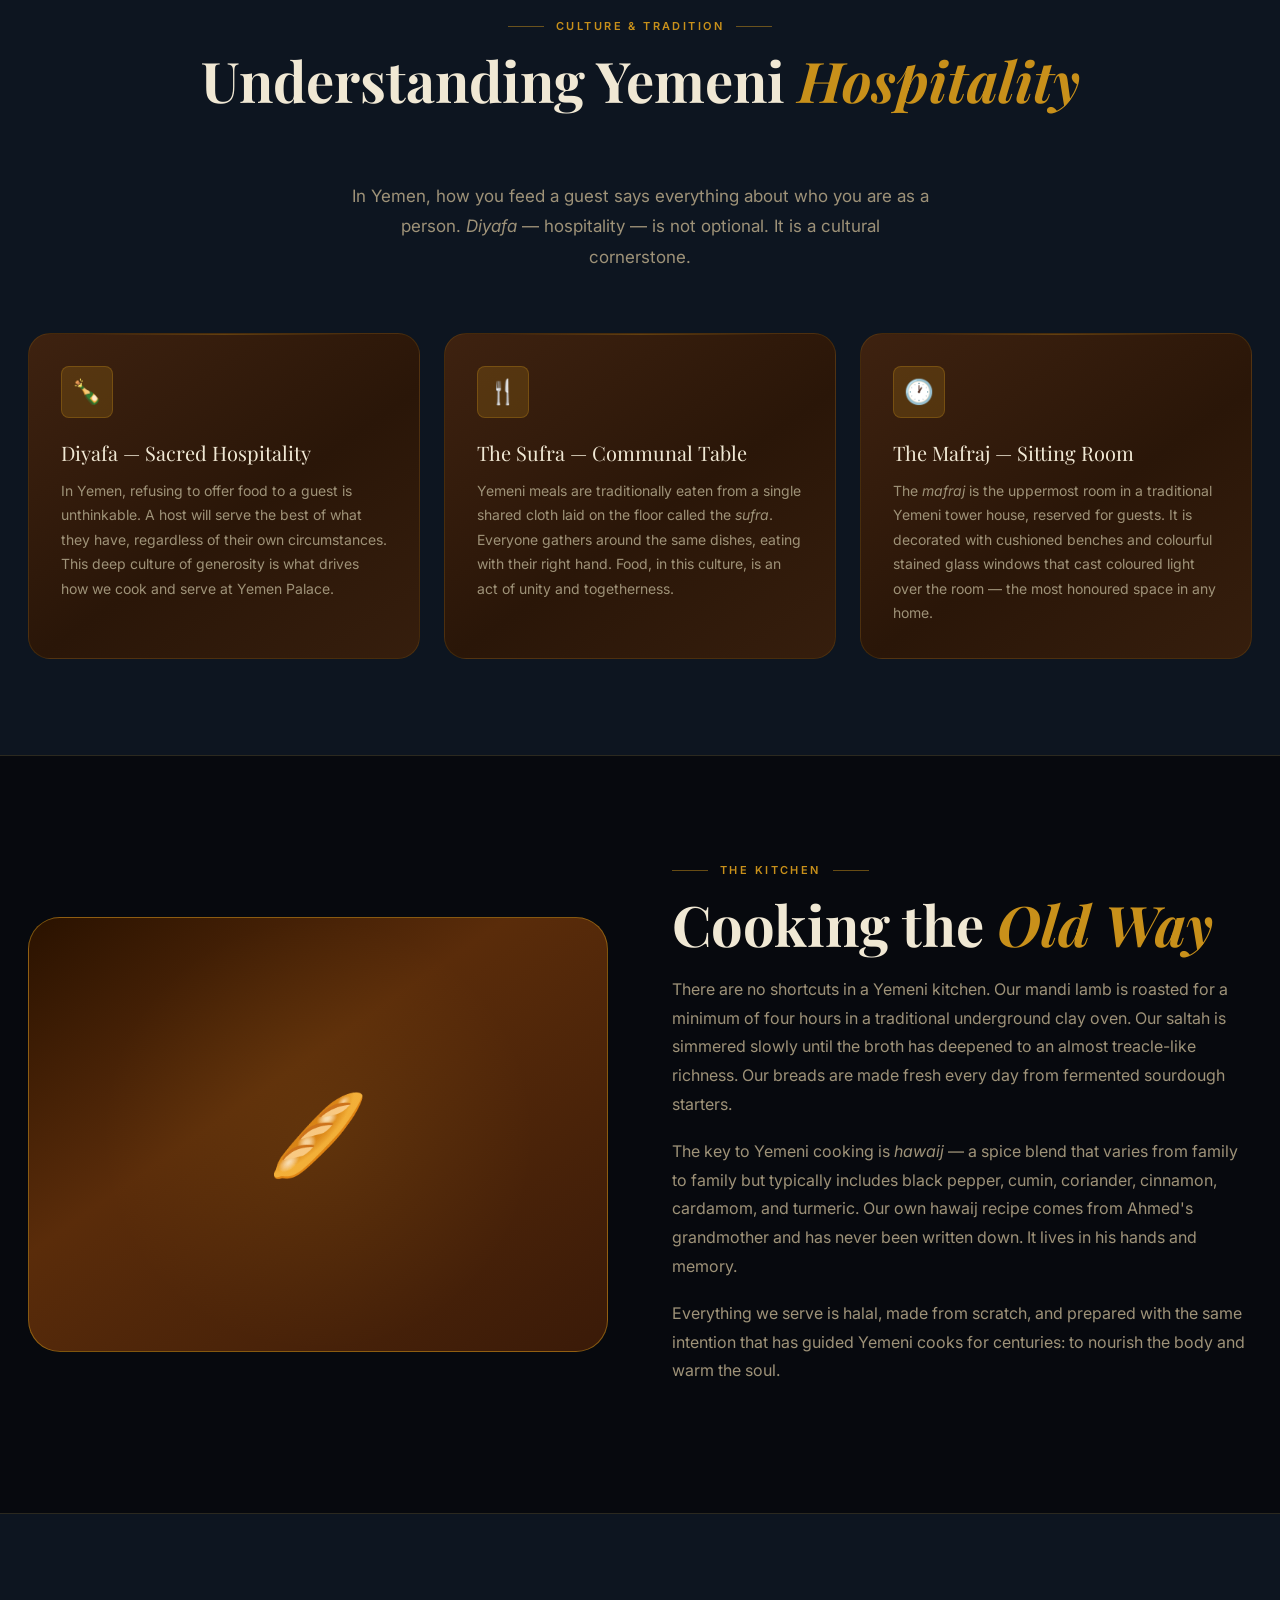
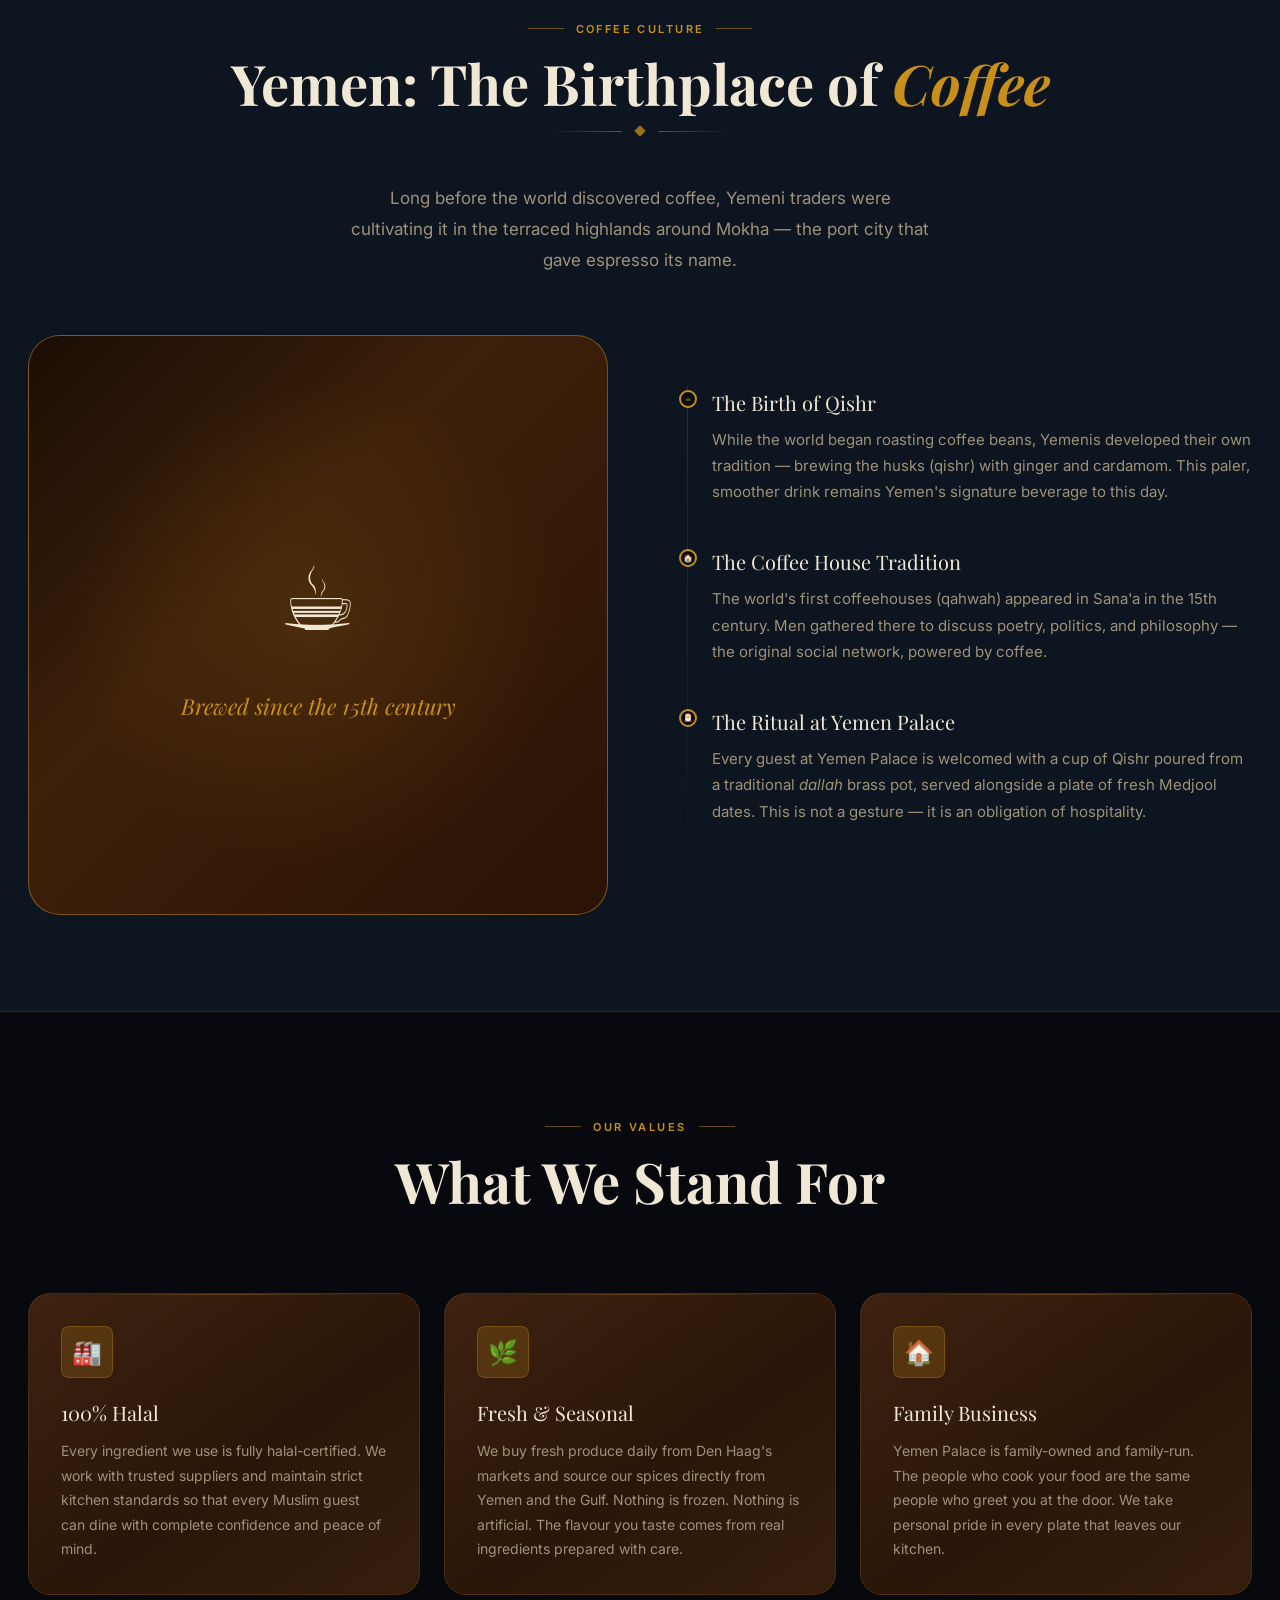
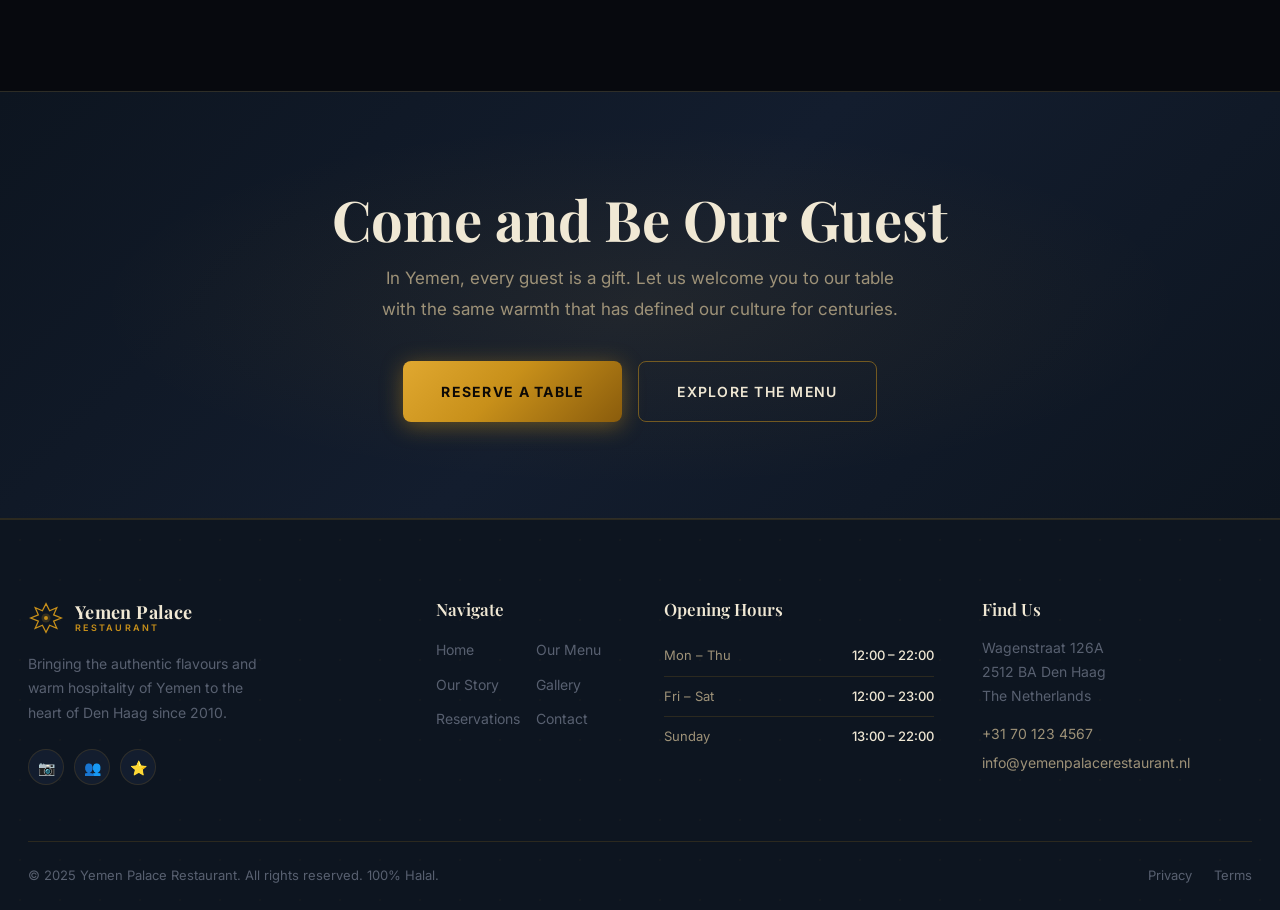
==== commit 2c094372: "Color design changed" ====
--- a/about.html
+++ b/about.html
@@ -15,7 +15,7 @@
 <nav class="navbar">
   <div class="container">
     <a href="index.html" class="brand">
-      <div class="brand-icon"><svg width="40" height="40" viewBox="0 0 40 40" fill="none"><path d="M20 4L24 12L32 8.5L28.5 16.5L37 20L28.5 23.5L32 31.5L24 28L20 36L16 28L8 31.5L11.5 23.5L3 20L11.5 16.5L8 8.5L16 12Z" stroke="#8b5e14" stroke-width="1.4" fill="none"/><circle cx="20" cy="20" r="5" fill="#8b5e14" opacity="0.22"/><circle cx="20" cy="20" r="2.2" fill="#8b5e14"/></svg></div>
+      <div class="brand-icon"><svg width="40" height="40" viewBox="0 0 40 40" fill="none"><path d="M20 4L24 12L32 8.5L28.5 16.5L37 20L28.5 23.5L32 31.5L24 28L20 36L16 28L8 31.5L11.5 23.5L3 20L11.5 16.5L8 8.5L16 12Z" stroke="#c8901a" stroke-width="1.4" fill="none"/><circle cx="20" cy="20" r="5" fill="#c8901a" opacity="0.22"/><circle cx="20" cy="20" r="2.2" fill="#c8901a"/></svg></div>
       <div class="brand-text"><span class="brand-name">Yemen Palace</span><span class="brand-sub">Restaurant</span></div>
     </a>
     <ul class="nav-links">
@@ -208,7 +208,7 @@
     <div class="footer-grid">
       <div class="footer-brand">
         <a href="index.html" class="brand">
-          <div class="brand-icon"><svg width="36" height="36" viewBox="0 0 40 40" fill="none"><path d="M20 4L24 12L32 8.5L28.5 16.5L37 20L28.5 23.5L32 31.5L24 28L20 36L16 28L8 31.5L11.5 23.5L3 20L11.5 16.5L8 8.5L16 12Z" stroke="#8b5e14" stroke-width="1.4" fill="none"/><circle cx="20" cy="20" r="5" fill="#8b5e14" opacity="0.22"/><circle cx="20" cy="20" r="2.2" fill="#8b5e14"/></svg></div>
+          <div class="brand-icon"><svg width="36" height="36" viewBox="0 0 40 40" fill="none"><path d="M20 4L24 12L32 8.5L28.5 16.5L37 20L28.5 23.5L32 31.5L24 28L20 36L16 28L8 31.5L11.5 23.5L3 20L11.5 16.5L8 8.5L16 12Z" stroke="#c8901a" stroke-width="1.4" fill="none"/><circle cx="20" cy="20" r="5" fill="#c8901a" opacity="0.22"/><circle cx="20" cy="20" r="2.2" fill="#c8901a"/></svg></div>
           <div class="brand-text"><span class="brand-name">Yemen Palace</span><span class="brand-sub">Restaurant</span></div>
         </a>
         <p class="footer-tagline">Bringing the authentic flavours and warm hospitality of Yemen to the heart of Den Haag since 2010.</p>
--- a/css/style.css
+++ b/css/style.css
@@ -7,31 +7,34 @@
 
 /* ─── Design Tokens ─── */
 :root {
-  --bg-base:      #0d0905;
-  --bg-surface:   #1e1409;
-  --bg-elevated:  #271a09;
-  --bg-card:      #361f0e;
-
-  --text-primary:   #fdf2dc;
-  --text-secondary: #dbbf8e;
-  --text-muted:     #9a7e62;
-
-  --gold:            #8B5E14;
-  --gold-light:      #B07818;
-  --gold-dark:       #5A3A08;
-  --gold-muted:      rgba(139,94,20,.25);
-  --gold-glow:       rgba(139,94,20,.50);
+  /* Backgrounds: cool dark slate/charcoal — NOT brown */
+  --bg-base:      #07090e;
+  --bg-surface:   #0d1520;
+  --bg-elevated:  #131d2e;
+  /* Cards keep the warm brown — intentional contrast */
+  --bg-card:      #2a1507;
+
+  --text-primary:   #f0e8d4;
+  --text-secondary: #9e9278;
+  --text-muted:     #586070;
+
+  /* Gold: richer amber — pops on the cool dark backgrounds */
+  --gold:            #C8901A;
+  --gold-light:      #E0A830;
+  --gold-dark:       #8A5C0C;
+  --gold-muted:      rgba(200,144,26,.20);
+  --gold-glow:       rgba(200,144,26,.45);
 
   --terracotta:      #b84a1a;
   --terracotta-light:#d45e28;
 
-  --border:          rgba(139,94,20,.35);
-  --border-strong:   rgba(139,94,20,.65);
-
-  --shadow-sm:  0 2px 8px rgba(0,0,0,.5);
-  --shadow-md:  0 4px 24px rgba(0,0,0,.55);
-  --shadow-lg:  0 8px 48px rgba(0,0,0,.65);
-  --glow-gold:  0 0 44px rgba(139,94,20,.45);
+  --border:          rgba(200,144,26,.16);
+  --border-strong:   rgba(200,144,26,.52);
+
+  --shadow-sm:  0 2px 8px rgba(0,0,0,.55);
+  --shadow-md:  0 4px 24px rgba(0,0,0,.70);
+  --shadow-lg:  0 8px 48px rgba(0,0,0,.80);
+  --glow-gold:  0 0 44px rgba(200,144,26,.35);
 
   --card-bg: linear-gradient(145deg,#3e2210 0%,#2a1608 55%,#361e0d 100%);
 
@@ -146,7 +149,7 @@
 }
 .navbar.scrolled {
   padding: 13px 0;
-  background: rgba(13,9,6,.96);
+  background: rgba(7,9,14,.97);
   border-bottom-color: var(--border);
 }
 .navbar .container { display:flex; align-items:center; justify-content:space-between; }
@@ -235,7 +238,7 @@
   background:transparent; color:var(--text-primary);
   border:1px solid var(--border-strong);
 }
-.btn-ghost:hover { border-color:var(--gold); color:var(--gold); transform:translateY(-3px); background:rgba(139,94,20,.06); }
+.btn-ghost:hover { border-color:var(--gold); color:var(--gold); transform:translateY(-3px); background:rgba(200,144,26,.06); }
 .btn-ghost:active { transform:translateY(-1px); }
 .btn-sm  { padding:10px 22px; font-size:12px; }
 .btn-lg  { padding:18px 38px; font-size:14px; }
@@ -256,12 +259,12 @@
 .hero-overlay {
   position:absolute; inset:0; pointer-events:none;
   background:
-    radial-gradient(ellipse at 50% 0%, rgba(139,94,20,.1) 0%, transparent 55%),
+    radial-gradient(ellipse at 50% 0%, rgba(200,144,26,.1) 0%, transparent 55%),
     radial-gradient(ellipse at 80% 80%, rgba(184,74,26,.07) 0%, transparent 50%);
 }
 .hero-dot-pattern {
   position:absolute; inset:0; pointer-events:none;
-  background-image: radial-gradient(circle, rgba(139,94,20,.07) 1px, transparent 1px);
+  background-image: radial-gradient(circle, rgba(200,144,26,.07) 1px, transparent 1px);
   background-size: 38px 38px;
 }
 .hero .container {
@@ -339,13 +342,13 @@
 }
 .dish-card::before {
   content:''; position:absolute; top:0; left:15%; right:15%; height:1px;
-  background:linear-gradient(to right,transparent,rgba(139,94,20,.35),transparent);
+  background:linear-gradient(to right,transparent,rgba(200,144,26,.35),transparent);
   pointer-events:none;
 }
 .dish-card:hover {
   transform:translateY(-7px);
-  box-shadow:0 16px 56px rgba(0,0,0,.7), 0 0 0 1px rgba(139,94,20,.45), 0 0 32px rgba(139,94,20,.14);
-  border-color:rgba(139,94,20,.55);
+  box-shadow:0 16px 56px rgba(0,0,0,.7), 0 0 0 1px rgba(200,144,26,.45), 0 0 32px rgba(200,144,26,.14);
+  border-color:rgba(200,144,26,.55);
 }
 .dish-img {
   width:100%; height:200px;
@@ -384,17 +387,17 @@
 }
 .feature-card::before {
   content:''; position:absolute; top:0; left:15%; right:15%; height:1px;
-  background:linear-gradient(to right,transparent,rgba(139,94,20,.3),transparent);
+  background:linear-gradient(to right,transparent,rgba(200,144,26,.3),transparent);
   pointer-events:none;
 }
 .feature-card:hover {
-  border-color:rgba(139,94,20,.5);
+  border-color:rgba(200,144,26,.5);
   transform:translateY(-5px);
-  box-shadow:0 12px 40px rgba(0,0,0,.6), 0 0 24px rgba(139,94,20,.1);
+  box-shadow:0 12px 40px rgba(0,0,0,.6), 0 0 24px rgba(200,144,26,.1);
 }
 .feature-icon {
   width:52px; height:52px; border-radius:var(--radius-sm);
-  background:var(--gold-muted); border:1px solid rgba(139,94,20,.3);
+  background:var(--gold-muted); border:1px solid rgba(200,144,26,.3);
   display:flex; align-items:center; justify-content:center;
   font-size:24px; margin-bottom:18px;
 }
@@ -411,13 +414,13 @@
 }
 .cat-card::before {
   content:''; position:absolute; top:0; left:15%; right:15%; height:1px;
-  background:linear-gradient(to right,transparent,rgba(139,94,20,.32),transparent);
+  background:linear-gradient(to right,transparent,rgba(200,144,26,.32),transparent);
   pointer-events:none;
 }
 .cat-card:hover {
-  border-color:rgba(139,94,20,.55);
+  border-color:rgba(200,144,26,.55);
   transform:translateY(-5px);
-  box-shadow:0 12px 40px rgba(0,0,0,.6), 0 0 28px rgba(139,94,20,.13);
+  box-shadow:0 12px 40px rgba(0,0,0,.6), 0 0 28px rgba(200,144,26,.13);
 }
 .cat-emoji { font-size:40px; }
 .cat-name  { font-family:var(--font-heading); font-size:22px; color:var(--text-primary); }
@@ -440,7 +443,7 @@
 }
 .coffee-visual::before {
   content:''; position:absolute; inset:0;
-  background:radial-gradient(circle at 50% 50%, rgba(139,94,20,.12) 0%,transparent 60%);
+  background:radial-gradient(circle at 50% 50%, rgba(200,144,26,.12) 0%,transparent 60%);
 }
 .coffee-emoji { font-size:88px; position:relative; z-index:1; }
 .coffee-label {
@@ -457,7 +460,7 @@
 }
 .cta-banner::before {
   content:''; position:absolute; inset:0;
-  background:radial-gradient(ellipse at center,rgba(139,94,20,.08) 0%,transparent 60%);
+  background:radial-gradient(ellipse at center,rgba(200,144,26,.08) 0%,transparent 60%);
 }
 .cta-banner .container { position:relative; z-index:1; text-align:center; }
 .cta-banner h2 { margin-bottom:14px; }
@@ -479,7 +482,7 @@
 .info-item:last-child { margin-bottom:0; }
 .info-icon {
   width:44px; height:44px; border-radius:var(--radius-sm);
-  background:var(--gold-muted); border:1px solid rgba(139,94,20,.3);
+  background:var(--gold-muted); border:1px solid rgba(200,144,26,.3);
   display:flex; align-items:center; justify-content:center; font-size:18px; flex-shrink:0;
 }
 .info-label { font-size:11px; font-weight:600; letter-spacing:.18em; text-transform:uppercase; color:var(--gold); margin-bottom:4px; }
@@ -502,11 +505,11 @@
 }
 .page-hero::before {
   content:''; position:absolute; inset:0;
-  background:radial-gradient(ellipse at top center,rgba(139,94,20,.1) 0%,transparent 55%);
+  background:radial-gradient(ellipse at top center,rgba(200,144,26,.1) 0%,transparent 55%);
 }
 .page-hero-dots {
   position:absolute; inset:0;
-  background-image:radial-gradient(circle,rgba(139,94,20,.06) 1px,transparent 1px);
+  background-image:radial-gradient(circle,rgba(200,144,26,.06) 1px,transparent 1px);
   background-size:36px 36px;
 }
 .page-hero .container { position:relative; z-index:1; }
@@ -610,7 +613,7 @@
 }
 .visual-card::before {
   content:''; position:absolute; inset:0;
-  background:radial-gradient(circle at 50% 50%,rgba(139,94,20,.1) 0%,transparent 60%);
+  background:radial-gradient(circle at 50% 50%,rgba(200,144,26,.1) 0%,transparent 60%);
 }
 
 /* ─── Forms ─── */
@@ -633,7 +636,7 @@
 .form-input,
 .form-select,
 .form-textarea {
-  width:100%; background:rgba(13,9,6,.6);
+  width:100%; background:rgba(7,9,14,.65);
   border:1px solid var(--border); border-radius:var(--radius-sm);
   padding:14px 18px; font-size:15px; font-family:var(--font-body);
   color:var(--text-primary); transition:border-color .22s, box-shadow .22s, background .22s;
@@ -641,13 +644,13 @@
 }
 .form-input:hover,
 .form-select:hover,
-.form-textarea:hover { border-color:rgba(139,94,20,.4); }
+.form-textarea:hover { border-color:rgba(200,144,26,.4); }
 .form-input:focus,
 .form-select:focus,
 .form-textarea:focus {
   outline:none; border-color:var(--gold);
-  box-shadow:0 0 0 3px rgba(139,94,20,.14), 0 0 16px rgba(139,94,20,.08);
-  background:rgba(13,9,6,.8);
+  box-shadow:0 0 0 3px rgba(200,144,26,.12), 0 0 16px rgba(200,144,26,.08);
+  background:rgba(7,9,14,.85);
 }
 .form-input::placeholder,
 .form-textarea::placeholder { color:var(--text-muted); }
@@ -691,7 +694,7 @@
 }
 .contact-block::before {
   content:''; position:absolute; top:0; left:10%; right:10%; height:1px;
-  background:linear-gradient(to right,transparent,rgba(139,94,20,.3),transparent);
+  background:linear-gradient(to right,transparent,rgba(200,144,26,.3),transparent);
   pointer-events:none;
 }
 .contact-block h3 { font-family:var(--font-heading); font-size:20px; margin-bottom:20px; }
@@ -700,7 +703,7 @@
 .c-item:last-child { margin-bottom:0; }
 .c-icon {
   width:42px; height:42px; border-radius:var(--radius-sm);
-  background:var(--gold-muted); border:1px solid rgba(139,94,20,.3);
+  background:var(--gold-muted); border:1px solid rgba(200,144,26,.3);
   display:flex; align-items:center; justify-content:center;
   font-size:17px; flex-shrink:0;
 }
@@ -715,7 +718,7 @@
   padding:3px 12px; border-radius:20px;
   font-size:10.5px; font-weight:700; letter-spacing:.1em; text-transform:uppercase;
 }
-.badge-gold { background:rgba(139,94,20,.15); border:1px solid rgba(139,94,20,.3); color:var(--gold); }
+.badge-gold { background:rgba(200,144,26,.15); border:1px solid rgba(200,144,26,.3); color:var(--gold); }
 .badge-terra { background:rgba(184,74,26,.15); border:1px solid rgba(184,74,26,.3); color:var(--terracotta-light); }
 
 /* ─── Footer ─── */
@@ -725,7 +728,7 @@
 }
 .footer-pattern {
   position:absolute; inset:0;
-  background-image:radial-gradient(circle,rgba(139,94,20,.04) 1px,transparent 1px);
+  background-image:radial-gradient(circle,rgba(200,144,26,.04) 1px,transparent 1px);
   background-size:40px 40px; pointer-events:none;
 }
 .footer-grid {
@@ -872,9 +875,9 @@
   background: linear-gradient(160deg, #28180a 0%, #321c0c 50%, #241508 100%);
   border: 1px solid var(--border-strong);
   border-radius: var(--radius-lg);
-  padding: 64px 72px 56px; /* Increased padding for a larger interior look */
-  min-height: 620px; /* Forces a consistent larger height */
-  box-shadow: 0 0 0 1px rgba(139,94,20,.08), inset 0 1px 0 rgba(139,94,20,.12);
+  padding: 44px 64px 40px;
+  min-height: 520px;
+  box-shadow: 0 0 0 1px rgba(200,144,26,.08), inset 0 1px 0 rgba(200,144,26,.12);
   display: flex;
   flex-direction: column;
   justify-content: center;
@@ -882,7 +885,7 @@
 
 .book-inner-border {
   position: absolute; inset: 16px;
-  border: 1px solid rgba(139,94,20,.15);
+  border: 1px solid rgba(200,144,26,.15);
   border-radius: calc(var(--radius-lg) - 4px);
   pointer-events: none;
 }
@@ -914,14 +917,14 @@
   gap:10px; margin:0 auto 14px;
 }
 .book-rule::before,
-.book-rule::after { content:''; height:1px; width:50px; background:linear-gradient(to right,transparent,rgba(139,94,20,.4)); }
-.book-rule::after  { background:linear-gradient(to left,transparent,rgba(139,94,20,.4)); }
+.book-rule::after { content:''; height:1px; width:50px; background:linear-gradient(to right,transparent,rgba(200,144,26,.4)); }
+.book-rule::after  { background:linear-gradient(to left,transparent,rgba(200,144,26,.4)); }
 .book-rule span { width:5px; height:5px; background:var(--gold); transform:rotate(45deg); opacity:.6; display:block; }
 .book-intro { font-size:13.5px; color:var(--text-muted); line-height:1.65; max-width:520px; margin:0 auto; font-style:italic; }
 
 .book-dish-list { display:flex; flex-direction:column; }
-.book-dish { padding:12px 0; border-bottom:1px solid rgba(139,94,20,.1); }
-.book-dish:first-child { border-top:1px solid rgba(139,94,20,.1); }
+.book-dish { padding:12px 0; border-bottom:1px solid rgba(200,144,26,.1); }
+.book-dish:first-child { border-top:1px solid rgba(200,144,26,.1); }
 .book-dish-row { display:flex; align-items:baseline; gap:8px; }
 .book-dish-name {
   font-family:var(--font-heading); font-size:18px;
@@ -932,10 +935,10 @@
   font-family:var(--font-body);
   font-size:9px; font-weight:700; letter-spacing:.1em; text-transform:uppercase;
   color:var(--gold); background:var(--gold-muted);
-  border:1px solid rgba(139,94,20,.3); border-radius:20px;
+  border:1px solid rgba(200,144,26,.3); border-radius:20px;
   padding:2px 8px; flex-shrink:0;
 }
-.book-leader { flex:1; border-bottom:1px dotted rgba(139,94,20,.2); margin-bottom:4px; min-width:12px; }
+.book-leader { flex:1; border-bottom:1px dotted rgba(200,144,26,.2); margin-bottom:4px; min-width:12px; }
 .book-dish-price {
   font-family: var(--font-heading); 
   font-size: 20px; /* Increased from 17px */
@@ -943,7 +946,7 @@
   font-weight: 600;
 }
 
-.book-dish { padding: 18px 0; }
+.book-dish { padding: 11px 0; }
 
 .book-dish-price small { font-size:11px; font-weight:400; color:var(--text-muted); font-family:var(--font-body); }
 .book-dish-ar { font-size:13px; color:var(--gold); opacity:.65; margin-top:3px; }
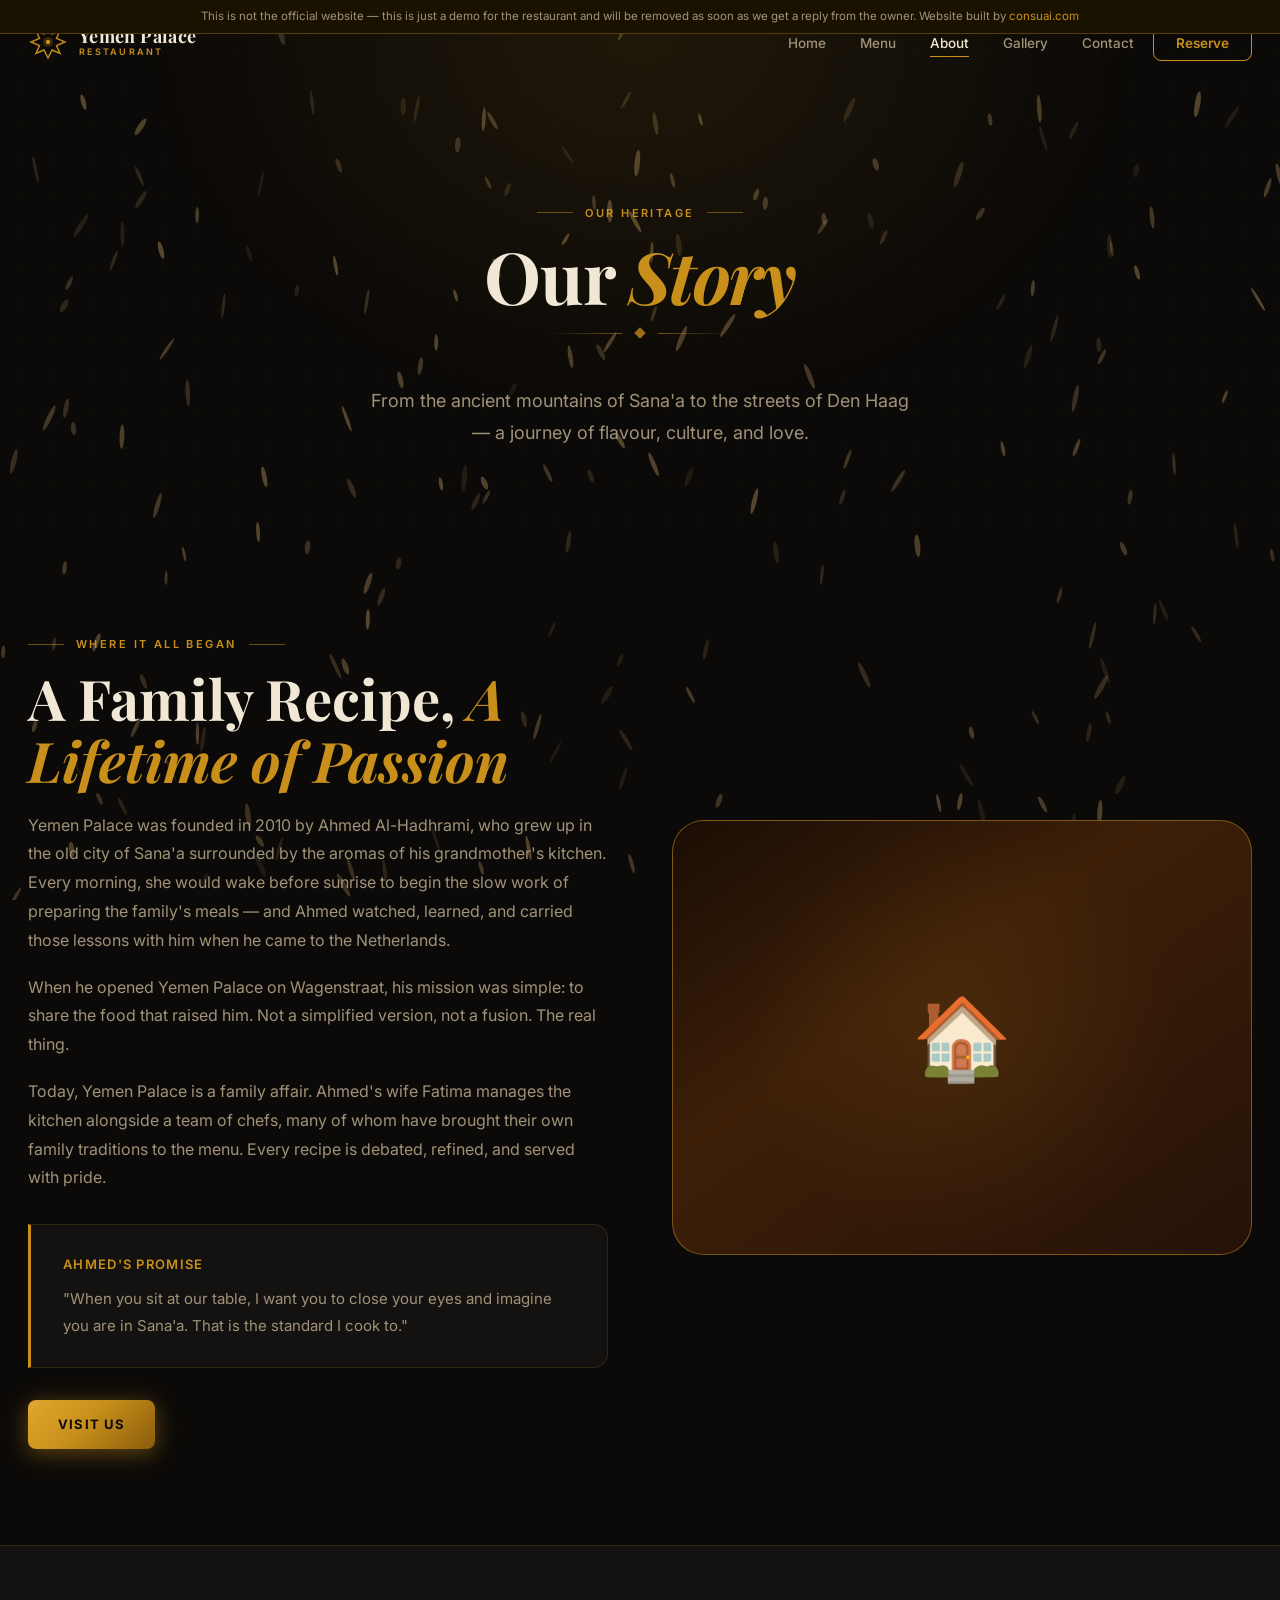
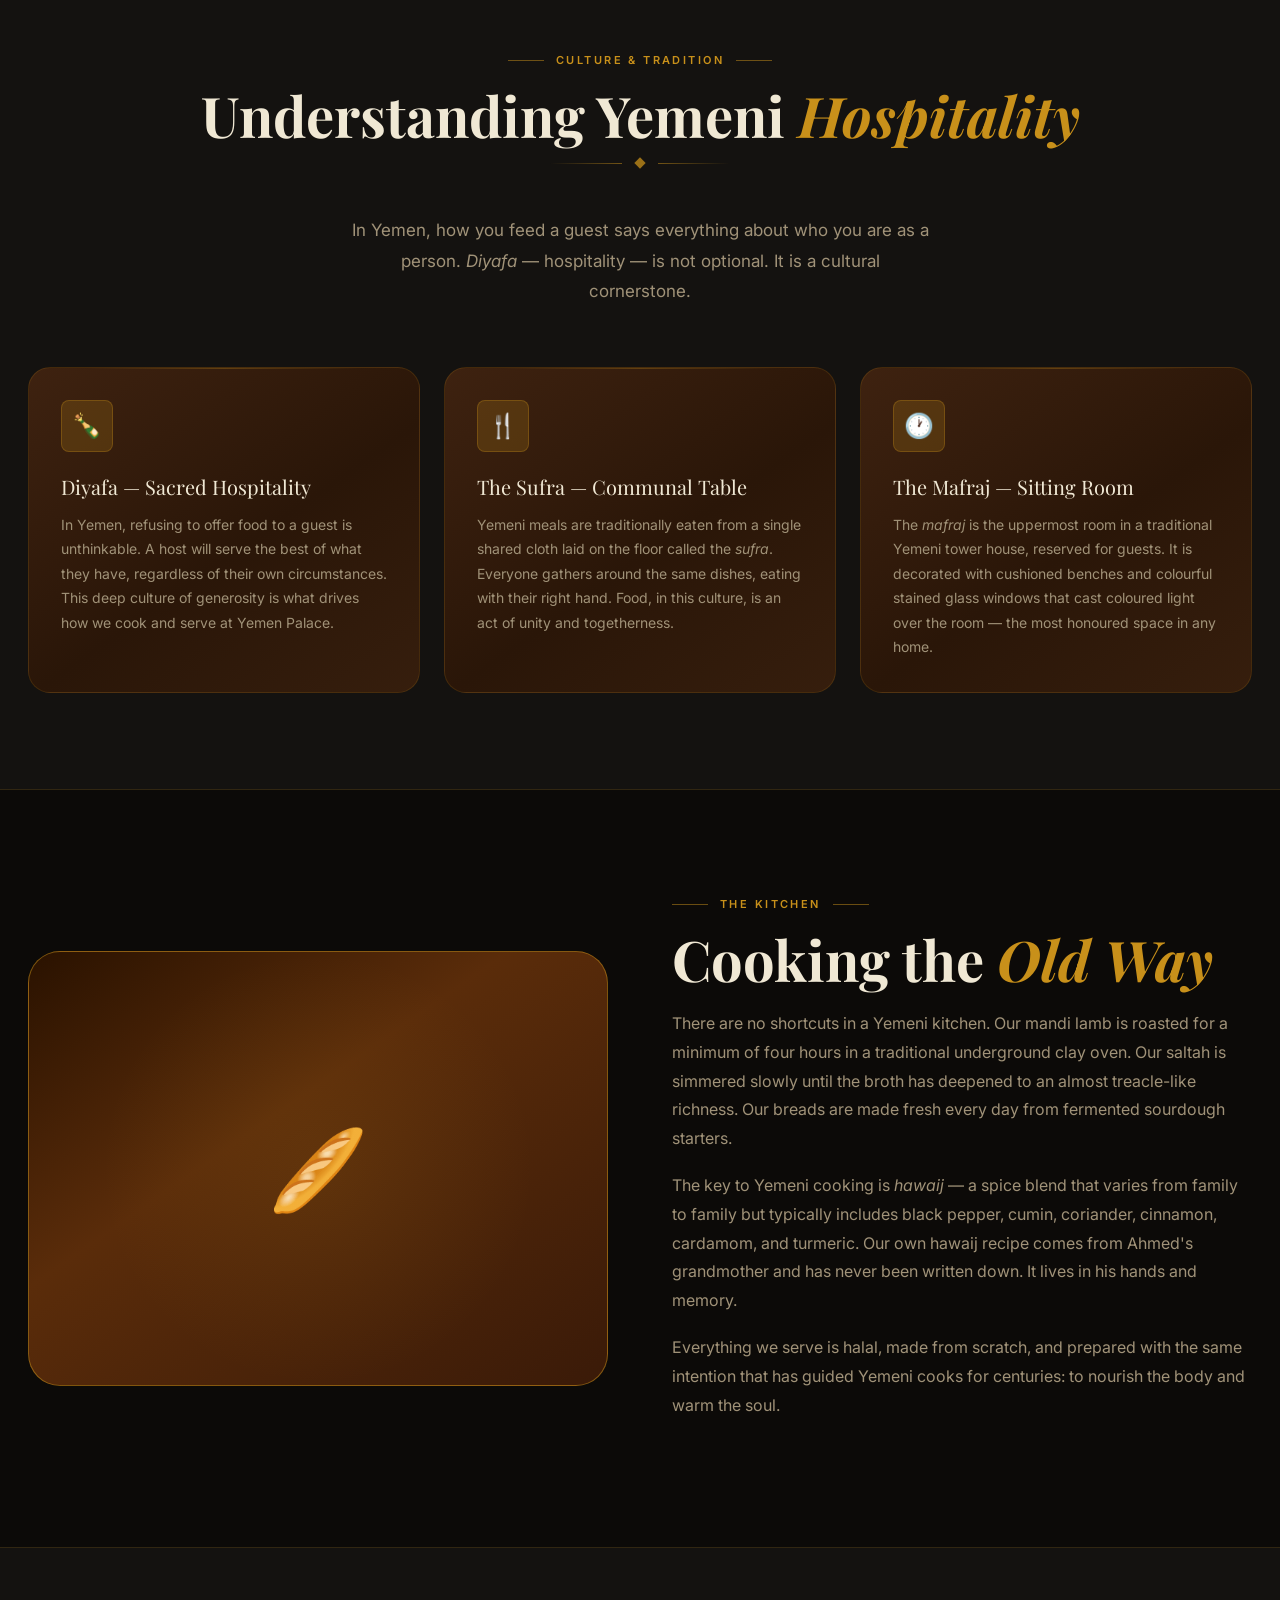
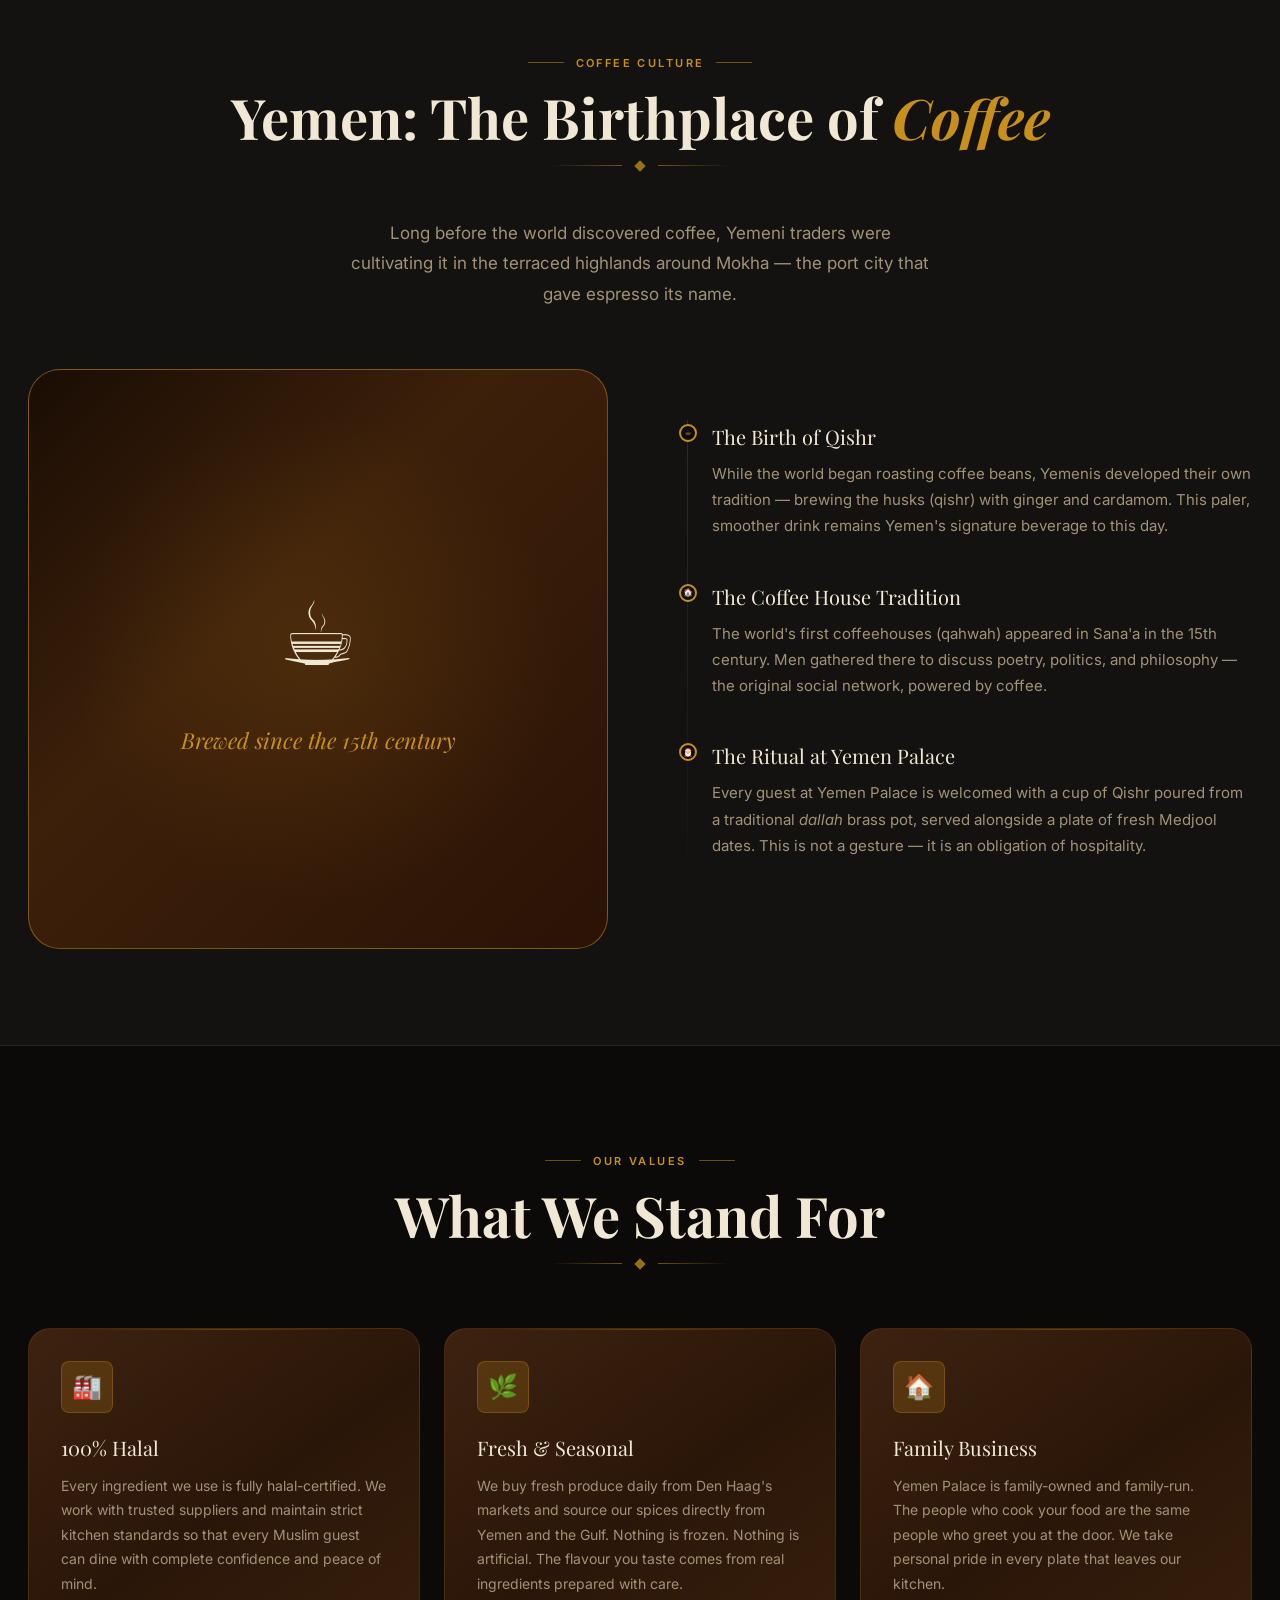
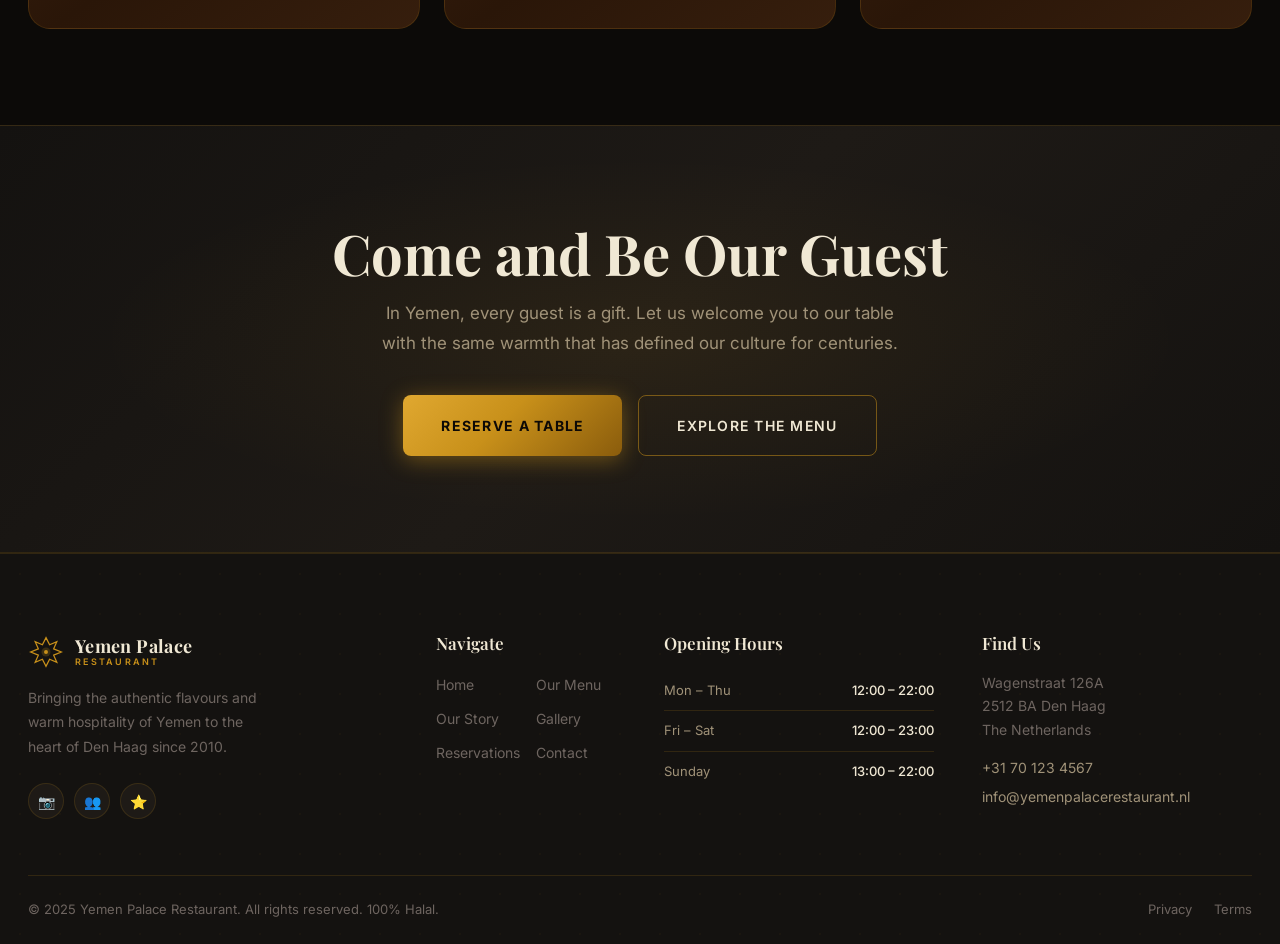
==== commit 8d1f5a0e: "Add demo disclaimer banner to all pages Adds a top-of-page notice on all 6 HTML pages stating the si" ====
--- a/about.html
+++ b/about.html
@@ -11,6 +11,11 @@
 <body>
 
 <canvas id="rice-canvas"></canvas>
+
+<!-- Demo Disclaimer -->
+<div class="demo-banner">
+  This is not the official website — this is just a demo for the restaurant and will be removed as soon as we get a reply from the owner. Website built by <a href="https://consuai.com" target="_blank" rel="noopener">consuai.com</a>
+</div>
 
 <nav class="navbar">
   <div class="container">
--- a/css/style.css
+++ b/css/style.css
@@ -5,20 +5,39 @@
 
 @import url('https://fonts.googleapis.com/css2?family=Playfair+Display:ital,wght@0,400;0,600;0,700;1,400;1,600&family=Inter:wght@300;400;500;600&display=swap');
 
+/* ─── Demo Disclaimer Banner ─── */
+.demo-banner {
+  background: #1a1200;
+  border-bottom: 1px solid rgba(200,144,26,.35);
+  text-align: center;
+  padding: 8px 16px;
+  font-family: 'Inter', sans-serif;
+  font-size: 0.72rem;
+  color: #a09278;
+  line-height: 1.5;
+  position: relative;
+  z-index: 10000;
+}
+.demo-banner a {
+  color: #C8901A;
+  text-decoration: none;
+}
+.demo-banner a:hover {
+  text-decoration: underline;
+}
+
 /* ─── Design Tokens ─── */
 :root {
-  /* Backgrounds: cool dark slate/charcoal — NOT brown */
-  --bg-base:      #07090e;
-  --bg-surface:   #0d1520;
-  --bg-elevated:  #131d2e;
-  /* Cards keep the warm brown — intentional contrast */
-  --bg-card:      #2a1507;
+  /* Backgrounds: very dark warm charcoal — consistent with card warmth */
+  --bg-base:      #0c0a08;
+  --bg-surface:   #141210;
+  --bg-elevated:  #1e1a16;
+  --bg-card:      #2c1608;
 
   --text-primary:   #f0e8d4;
-  --text-secondary: #9e9278;
-  --text-muted:     #586070;
-
-  /* Gold: richer amber — pops on the cool dark backgrounds */
+  --text-secondary: #a09278;
+  --text-muted:     #6e6560;
+
   --gold:            #C8901A;
   --gold-light:      #E0A830;
   --gold-dark:       #8A5C0C;
@@ -149,7 +168,7 @@
 }
 .navbar.scrolled {
   padding: 13px 0;
-  background: rgba(7,9,14,.97);
+  background: rgba(12,10,8,.97);
   border-bottom-color: var(--border);
 }
 .navbar .container { display:flex; align-items:center; justify-content:space-between; }
@@ -636,7 +655,7 @@
 .form-input,
 .form-select,
 .form-textarea {
-  width:100%; background:rgba(7,9,14,.65);
+  width:100%; background:rgba(12,10,8,.65);
   border:1px solid var(--border); border-radius:var(--radius-sm);
   padding:14px 18px; font-size:15px; font-family:var(--font-body);
   color:var(--text-primary); transition:border-color .22s, box-shadow .22s, background .22s;
@@ -650,7 +669,7 @@
 .form-textarea:focus {
   outline:none; border-color:var(--gold);
   box-shadow:0 0 0 3px rgba(200,144,26,.12), 0 0 16px rgba(200,144,26,.08);
-  background:rgba(7,9,14,.85);
+  background:rgba(12,10,8,.85);
 }
 .form-input::placeholder,
 .form-textarea::placeholder { color:var(--text-muted); }
